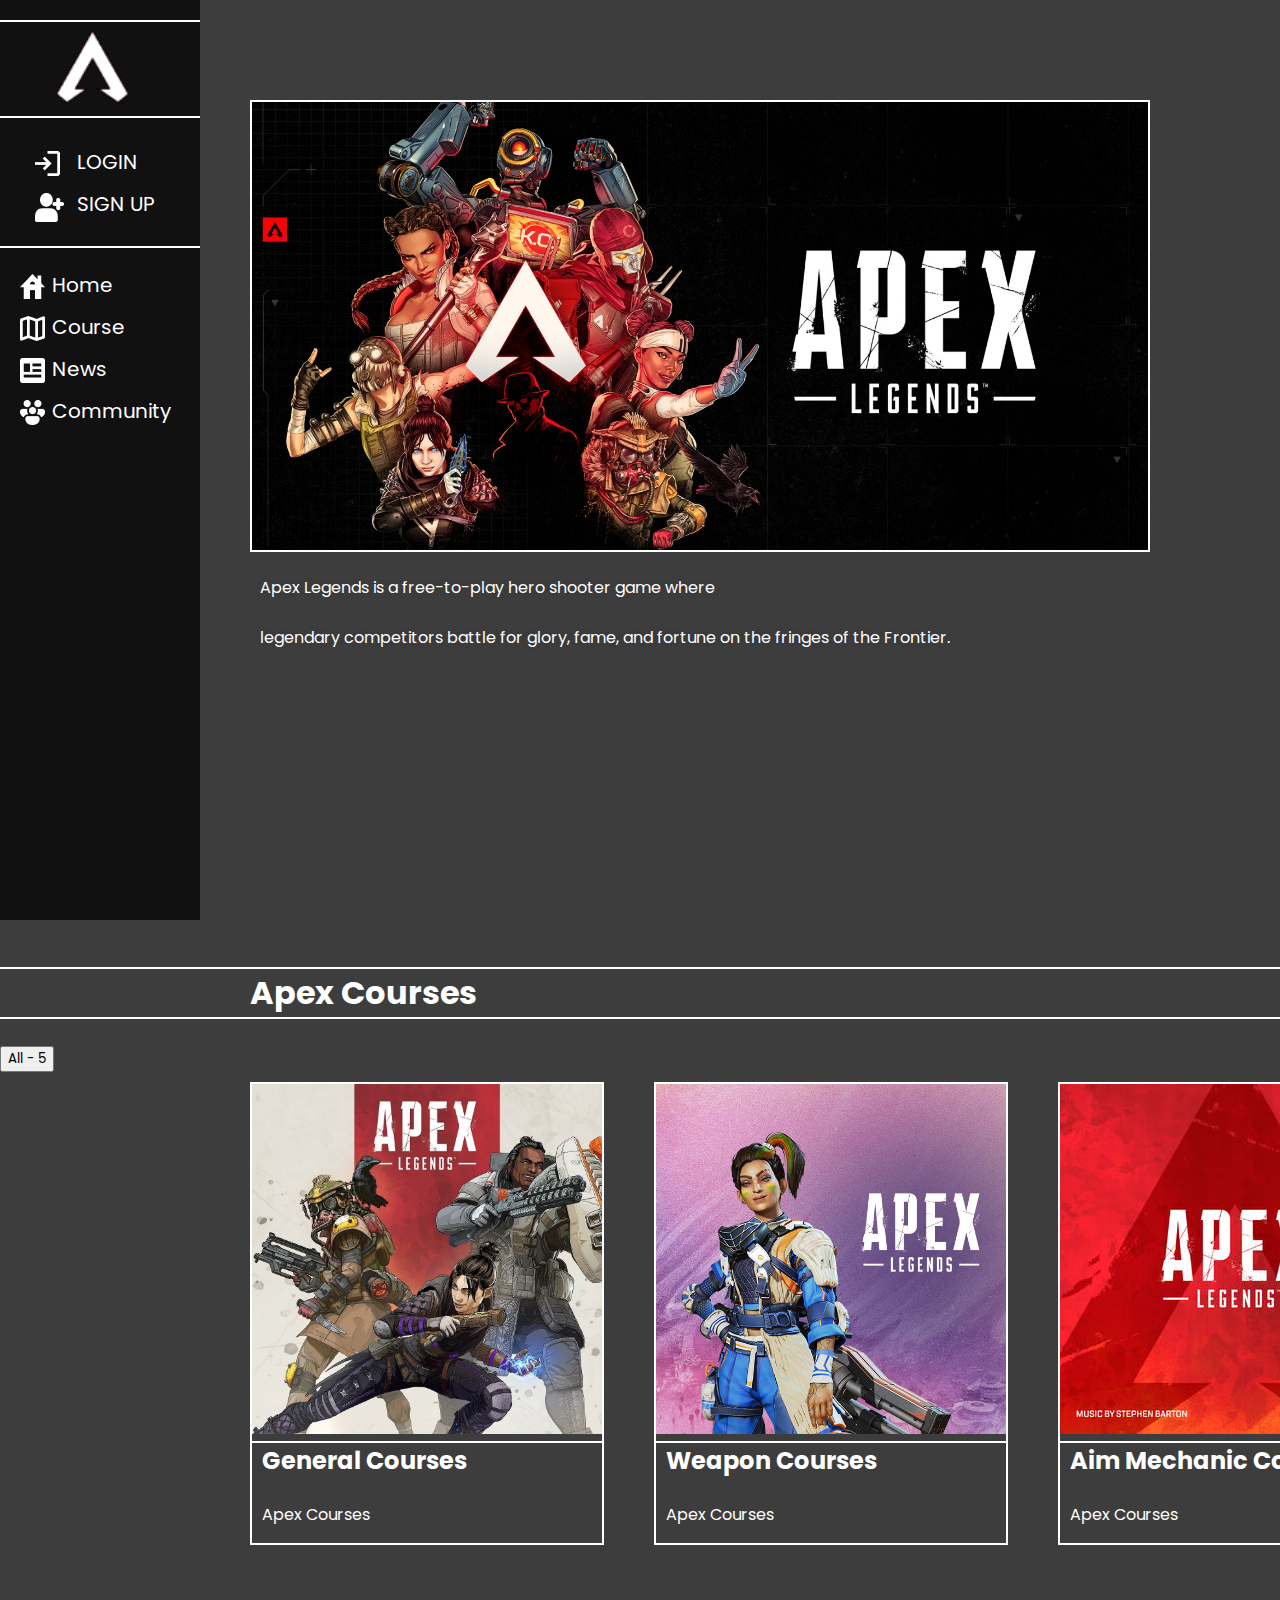
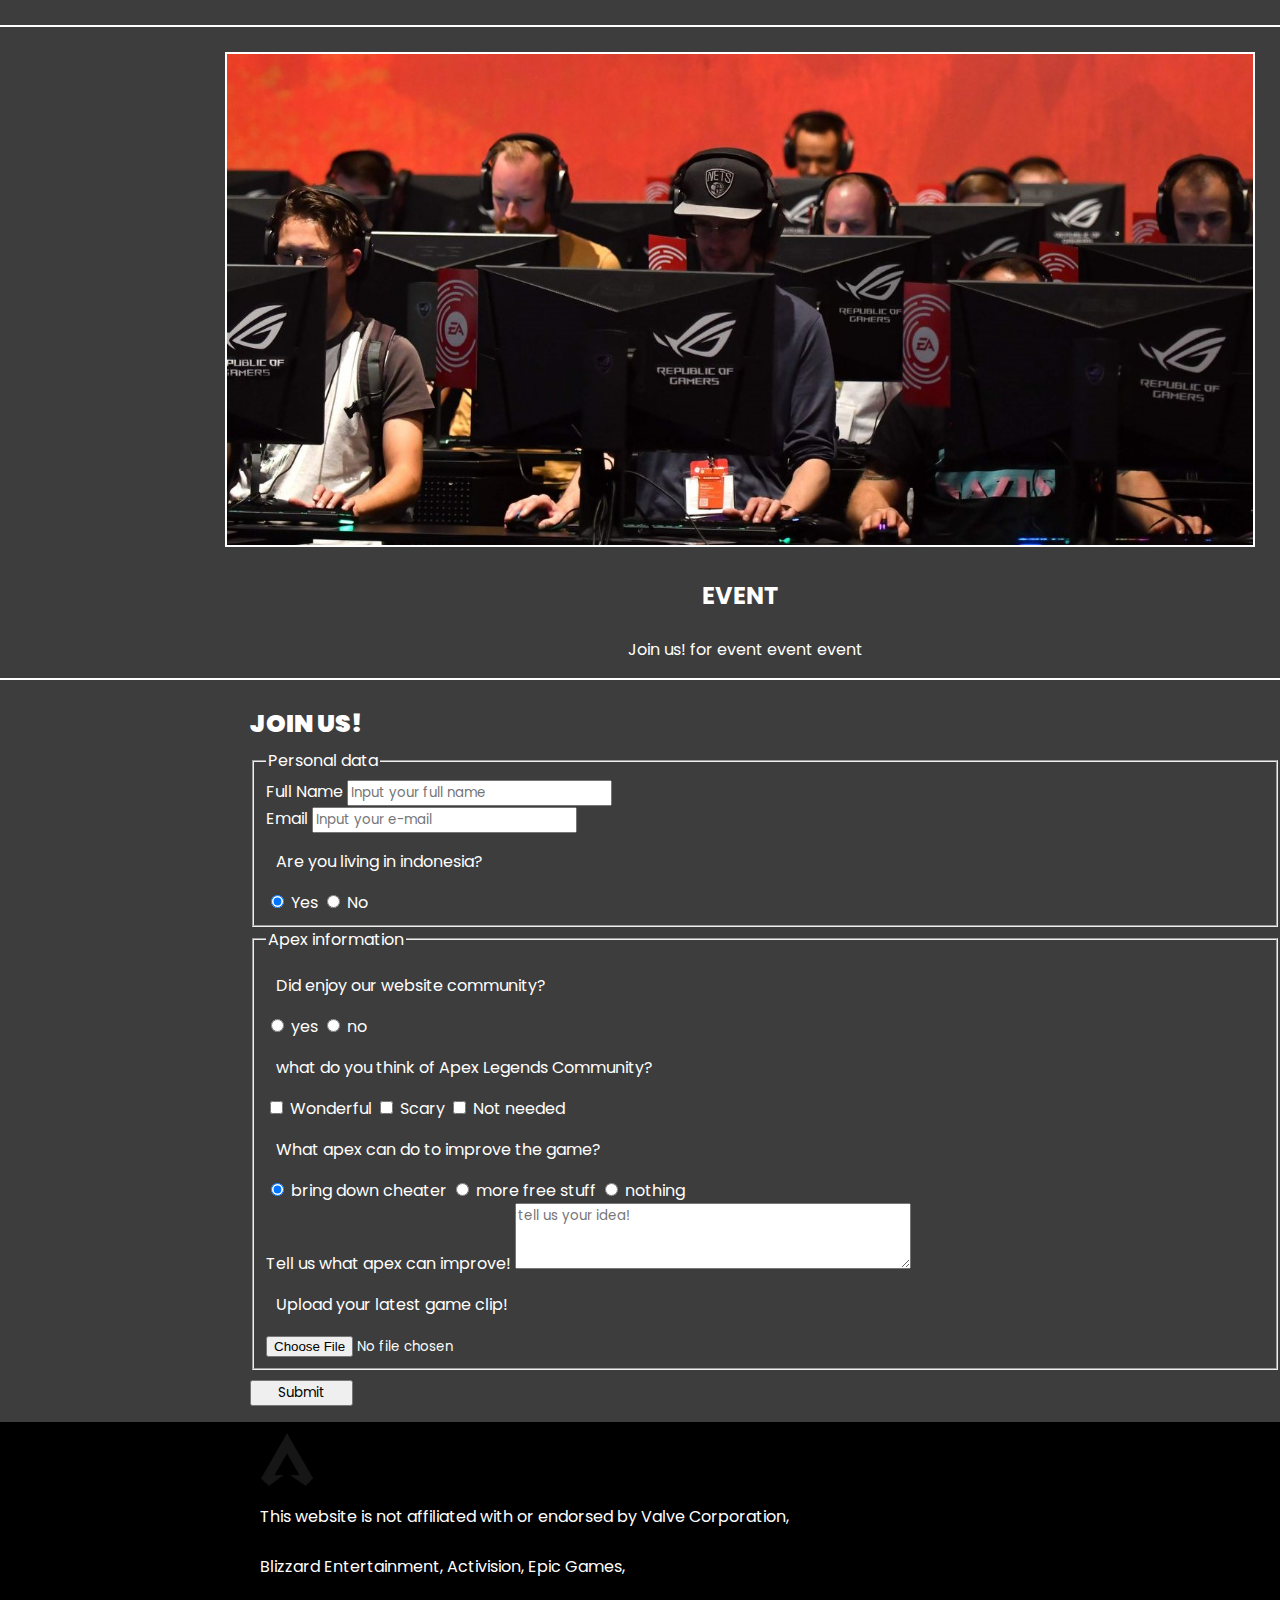
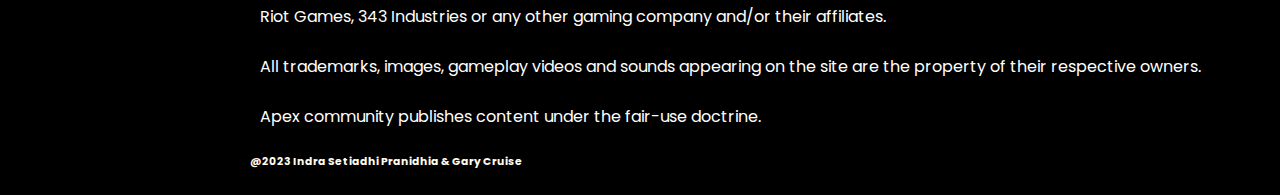
==== index.html @ ec8e8c34 "README.md update" ====
<!DOCTYPE html>
<html lang="en">
  <head>
    <meta charset="UTF-8" />
    <meta http-equiv="X-UA-Compatible" content="IE-edge" />
    <meta name="viewport" content="width=device-width" , initial-scale="1.0" />
    <title>APEX Community Web</title>
    <link rel="stylesheet" href="style.css" />
    <script src="/main.js" defer></script>
    <link rel="icon" href="/assets/apex logo.png" type="image/x-icon" />
  </head>

  <body>
    <header>
      <nav>
        <!-- <div>
          <img src="./assets/hamburger-line.png" alt="hamburger line icon" />
        </div> -->

        <div class="logo-nav">
          <img src="/assets/apex logo main.png" alt="Logo" />
        </div>

        <div class="login">
          <ul>
            <li class="login-icon"><a href="/">LOGIN</a></li>
            <li class="signup-icon"><a href="/">SIGN UP</a></li>
          </ul>
        </div>

        <ul>
          <li class="home-icon"><a href="/">Home</a></li>
          <li class="course-icon"><a href="course">Course</a></li>
          <li class="news-icon"><a href="/news">News</a></li>
          <li class="community-icon"><a href="community">Community</a></li>
        </ul>
      </nav>
    </header>

    <section class="introduction-section">
      <div class="bg">
        <img src="/assets/apex1.jpg" alt="apex background" />
      </div>
      <div class="center">
        <p>
          Apex Legends is a free-to-play hero shooter game where <br /><br />
          legendary competitors battle for glory, fame, and fortune on the
          fringes of the Frontier.
        </p>
      </div>
    </section>

    <div class="courses-header">
      <h2>Apex Courses</h2>
      <button>All - 5</button>
    </div>

    <section class="flex-container">
      <div class="box1">
        <img src="/assets/a1.jpg" alt="a1" />
        <h3>General Courses</h3>
        <p>Apex Courses</p>
      </div>
      <div class="box1">
        <img src="/assets/a2.jpg" alt="a2" />
        <h3>Weapon Courses</h3>
        <p>Apex Courses</p>
      </div>
      <div class="box1">
        <img src="/assets/a5.jpg" alt="a3" />
        <h3>Aim Mechanic Courses</h3>
        <p>Apex Courses</p>
      </div>
    </section>

    <section class="community">
      <div class="community-img"><img src="/assets/apex community.jpg" /></div>
      <h3>EVENT</h3>
      <p>Join us! for event event event</p>
    </section>

    <section class="form-section">
      <h4>Join us!</h4>
      <form>
        <fieldset>
          <legend>Personal data</legend>
          <div>
            <label for="fullname"> Full Name</label>
            <input
              type="text"
              id="fullname"
              name="fullname"
              placeholder="Input your full name"
              required
            />
          </div>

          <div>
            <label for="email">Email</label>
            <input
              type="email"
              id="email"
              name="email"
              placeholder="Input your e-mail"
            />
          </div>

          <div>
            <p>Are you living in indonesia?</p>
            <input
              type="radio"
              id="option-1"
              name="residence"
              value="1"
              checked
            />
            <label for="option-1">Yes</label>
            <input type="radio" id="option-2" name="residence" value="0" />
            <label for="option-2">No</label>
          </div>
        </fieldset>

        <fieldset>
          <legend>Apex information</legend>
          <div>
            <p>Did enjoy our website community?</p>
            <input
              type="radio"
              value="yes"
              name="enjoy-community"
              id="yes-community"
            />
            <label for="yes-dream">yes</label>
            <input
              type="radio"
              value="no"
              name="enjoy-community"
              id="no-community"
            />
            <label for="no-community">no</label>
          </div>

          <div>
            <p>what do you think of Apex Legends Community?</p>
            <input
              type="checkbox"
              value="1"
              name="opinon"
              id="dream-wonderful"
            />
            <label for="dream-wonderful">Wonderful</label>
            <input type="checkbox" value="2" name="opinon" id="dream-scary" />
            <label for="dream-scary">Scary</label>
            <input type="checkbox" value="3" name="opinon" id="dream-not" />
            <label for="dream-not">Not needed</label>
          </div>

          <div>
            <p>What apex can do to improve the game?</p>
            <input
              type="radio"
              id="improve-1"
              name="improve-game"
              value="1"
              checked
            />
            <label for="improve-1">bring down cheater</label>
            <input type="radio" id="improve-2" name="improve-game" value="0" />
            <label for="improve-2">more free stuff</label>
            <input type="radio" id="improve-3" name="improve-game" value="0" />
            <label for="improve-3">nothing</label>
          </div>

          <div>
            <label for="story">Tell us what apex can improve!</label>
            <textarea
              id="story"
              name="story"
              rows="3"
              cols="33"
              placeholder="tell us your idea!"
            ></textarea>
          </div>

          <div>
            <p>Upload your latest game clip!</p>
            <input
              type="file"
              id="avatar"
              name="avatar"
              accept="image/png, image/jpeg"
            />
          </div>
        </fieldset>

        <button type="submit" class="form-submit">Submit</button>
      </form>
    </section>

    <!-- <section class="grid-container">
      <div class="course-container">
        <div class="course-picture">
          <img src="/assets/aa" alt="general courses background image" />
        </div>
        <h3>General Courses</h3>
        <p>Apex Courses</p>
        <div class="star-01">
          <img src="/" alt="star" />
        </div>
      </div>

      <div class="course-container">
        <div class="course-picture">
          <img
            src="/assets/apex-weapon-tier-list.png"
            alt="apex weapon tier list"
          />
        </div>
        <h3>Weapon Courses</h3>
        <p>Apex Courses</p>
        <div class="star-01">
          <img src="/" alt="star" />
        </div>
      </div>

      <div class="course-container">
        <div class="course-picture">
          <img src="/assets/apex-aim.jpg" alt="apex aim" />
        </div>
        <h3>Aim Mechanic Courses</h3>
        <p>Apex Courses</p>
        <div class="star-01">
          <img src="/" alt="star" />
        </div>
      </div>
    </section> -->

    <footer>
      <img src="/assets/apex logo.png" alt="apex logo" />
      <p>
        This website is not affiliated with or endorsed by Valve Corporation,
        <br /><br />
        Blizzard Entertainment, Activision, Epic Games, <br /><br />
        Riot Games, 343 Industries or any other gaming company and/or their
        affiliates. <br /><br />
        All trademarks, images, gameplay videos and sounds appearing on the site
        are the property of their respective owners. <br /><br />
        Apex community publishes content under the fair-use doctrine.
      </p>

      <h6>@2023 Indra Setiadhi Pranidhia & Gary Cruise</h6>
    </footer>
  </body>
</html>
---- style.css ----
@import url("https://fonts.googleapis.com/css2?family=Poppins:wght@200;300;400;500;600;700;800&display=swap");

* {
  font-family: poppins;
}

h1 {
  font-size: 4rem;
}

h2 {
  font-size: 2rem;
}

h3 {
  font-size: 1.5rem;
}

p {
  font-size: 1rem;
}

body {
  margin: 0;
  display: flex;
  flex-direction: column;
  overflow-x: hidden;
  background-color: #3d3d3d;
}

main {
  background-image: url("/assets/background.jpg");
}

nav {
  height: 100%;
  width: 200px;
  position: fixed;
  z-index: 99;
  top: 0;
  left: 0;
  background-color: #111;
  overflow-x: hidden;
  padding-top: 20px;
}

nav ul {
  padding-inline-start: 20px;
}

nav ul li {
  list-style: none;
}

nav a {
  padding: 6px 6px 6px 32px;
  text-decoration: none;
  font-size: 20px;
  color: white;
  display: block;
}

nav a:hover {
  color: #f1f1f1;
}

.content {
  color: #fffbeb;
  margin-left: 200px;
  opacity: 95%;
  padding: 16px;
}

footer {
  bottom: 0;
  background-color: #111;
  color: #818181;
  padding-left: 200px;
  width: 100%;
}

footer p {
  margin: 0;
}

footer img {
  height: 75px;
  width: 75x;
}

/* ----------------- PAGE NEWS -----------------*/

.apex-pro-league {
  /*display: flex;
  flex-direction: column;*/
  margin: 16px 16px 16px 16px;
  padding: 32px 32px 32px 32px;
  background-color: #474e68;
  border-radius: 6px;
}

.apex-pro-league-container {
  display: flex;
  flex-direction: row;
  flex-wrap: wrap;
  width: 100%;
  align-items: center;
  justify-content: space-around;
  gap: 1rem;
  position: relative;
  margin-top: 32px;
}

.apex-pro-league-container .scoreCardContainer {
  background-color: #404258;
  border-radius: 6px;
  padding: 0.3rem 0.3rem 0.5rem 0.5rem;
}

.apex-pro-league-container .scoreCardContainer:hover {
  box-shadow: 2px 2px 12px 2px rgb(0 0 0 / 50%);
  background-color: #6b728e;
  cursor: pointer;
}

.scoreCardContainer .teamContainer {
  display: flex;
  align-items: center;
  justify-content: space-between;
}

.scoreCardContainer .date {
  display: flex;
  flex-direction: row-reverse;
  height: 8px;
}

.scoreCardContainer .statusContainer {
  display: flex;
  flex-direction: row-reverse;
  height: 8px;
  margin-right: 8px;
}

.teamContainer .logo {
  margin-right: 0;
}

.teamContainer .teamName {
  width: 96px;
  max-width: 100%;
  height: auto;
  margin-left: 4px;
}

.teamContainer .score {
  margin-right: 4px;
  margin-left: 4px;
}

.logo img {
  width: 64px;
  max-width: 100%;
  height: auto;
}

.patch-update {
  /*display: flex;
  flex-direction: column;*/
  margin: 16px 16px 16px 16px;
  padding: 32px 32px 32px 32px;
  background-color: #474e68;
  border-radius: 6px;
}

.patch-update-container {
  display: flex;
  background-color: #404258;
  position: relative;
  margin-left: 64px;
  margin-right: 64px;
  margin-top: 16px;
  margin-bottom: 32px;
  border-radius: 6px;
  justify-content: center;
}

.patch-update-container:hover {
  background-color: #6b728e;
  color: #f1f1f1;
  box-shadow: 2px 2px 12px 2px rgb(0 0 0 / 50%);
  cursor: pointer;
}

.patch-update-container h3 {
  margin: 16px;
}

.patch-update-container p {
  margin: 16px;
}

.patch-update-container .section-video {
  margin: 16px;
  display: flex;
  align-items: center;
  justify-content: center;
  max-width: 100%;
  height: auto;
}

footer {
  background-color: black;
  color: #fffbeb;
  padding-left: 250px;
}

/* ----------------- MAIN -----------------*/

header nav .login li {
  padding-left: 25px;
}

header .login-icon::before {
  content: url(/assets/icon-login.png);
  position: absolute;
  transform: translate(-10px, 10px);
}

header .signup-icon::before {
  content: url(/assets/icon-sign.png);
  position: absolute;
  transform: translate(-10px, 10px);
}
header .home-icon::before {
  content: url(/assets/icon-home.png);
  position: absolute;
  transform: translate(0, 10px);
}

header .course-icon::before {
  content: url(/assets/icon-courses.png);
  position: absolute;
  transform: translate(0, 10px);
}

header .news-icon::before {
  content: url(/assets/icon-news.png);
  position: absolute;
  transform: translate(0, 10px);
}

header .community-icon::before {
  content: url(/assets/icon-community.png);
  position: absolute;
  transform: translate(0, 10px);
}

/* hr {
  color: black;
  margin: 3rem auto;
  margin-bottom: 1.7rem;
  width: 87%;
} */

.logo-nav {
  border-top: 2px solid white;
  border-bottom: 2px solid white;
  padding-top: 7px;
  padding-bottom: 5px;
}

.login {
  border-bottom: 2px solid white;
  padding-top: 7px;
  padding-bottom: 5px;
}

.logo-nav > img {
  height: 75px;
  width: 75px;
  padding-left: 55px;
}

.introduction-section {
  background-size: 100%;
  /* background-position: center;
  background-repeat: no-repeat; */
  color: black;
  height: 780px;
  /* display: flex; */
  flex-direction: column;
  justify-content: center;
  align-items: center;
  padding-top: 0px;
  text-shadow: 0px 0px 6px rgb(0 0 0 / 16%);
  padding-left: 250px;
  position: relative;
  margin-bottom: 10em;
}

/* .center {
  position: absolute;
  text-align: center;
  bottom: 100px;
  right: 270px;
  width: 100%;
  color: white;
  background-color: grey;
  display: flex;
  flex-direction: column;
  flex-wrap: wrap;
} */

.center p {
  margin-left: ;
}

.bg {
  opacity: 1;
  background-size: cover;
  background-repeat: no-repeat;
  color: white;
  width: 100%;
  padding-top: 100px;
}

.bg > img {
  width: 87%;
  border: 2px solid white;
}

/* .courses-header {
  margin-top: 0;
  padding-top: 0;
} */

.courses-header > h2 {
  padding-inline-start: 250px;
  display: flex;
  align-items: center;
  justify-content: left;
  border-top: 2px solid white;
  border-bottom: 2px solid white;
  color: white;
}

.flex-container {
  display: flex;
  justify-content: left;
  gap: 50px;
  padding: 10px;
  padding-left: 250px;
  padding-bottom: 5em;
  width: 100%;
  border-bottom: 2px solid white;
}

.box1 {
  border: 2px solid white;
}

.box1 h3 {
  border-top: 2px solid white;
  margin-top: 0;
}

.box1 h3,
p {
  padding-left: 10px;
  padding-top: 5;
  color: white;
}

.box1 img {
  width: 350px;
}

/* .box-box1 {
  max-height: 200px;
  max-width: 200px;
  height: fit-content;
  width: fit-content;
}

.box-box2 {
  max-height: 200px;
  max-width: 200px;
  height: fit-content;
  width: fit-content;
}

.box-box3 {
  max-height: 200px;
  max-width: 200px;
  height: fit-content;
  width: fit-content;
} */

.form-section {
  padding-inline-start: 250px;
  padding-inline-end: auto;
  padding-bottom: 1em;
  color: white;
}

.community {
  padding-inline-start: 200px;
  margin-top: 25px;
  border-bottom: 2px solid white;
  text-align: center;
  color: white;
}

.community-img > img {
  /* background-size: ;
  background-position: center center;
  background-repeat: no-repeat; */
  color: black;
  width: 95%;
  border: 2px solid white;
}

.form-section > h4 {
  text-align: left;
  text-transform: uppercase;
  font-size: 25px;
  font-weight: 1000;
  margin: 0;
  padding-top: 25px;
  padding-bottom: 5px;
}

.form-submit {
  margin-top: 10px;
  width: 10%;
}
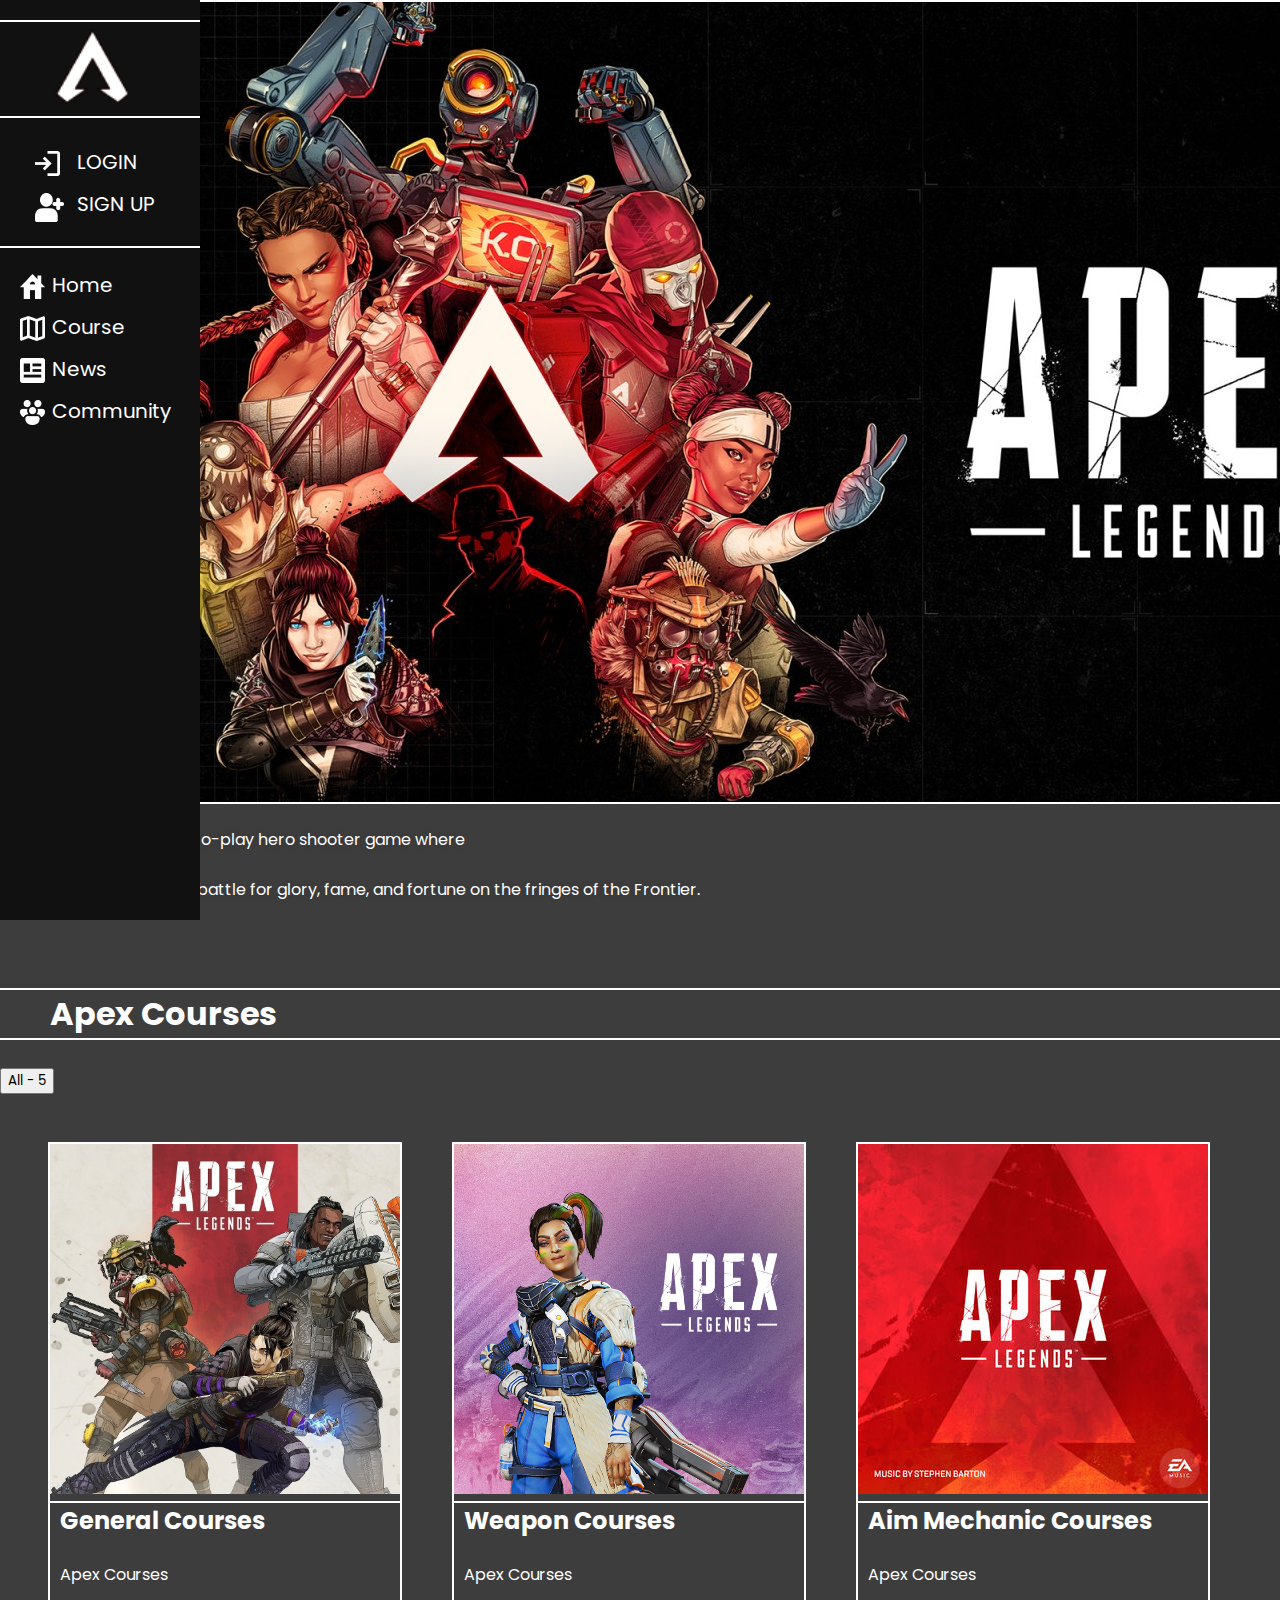
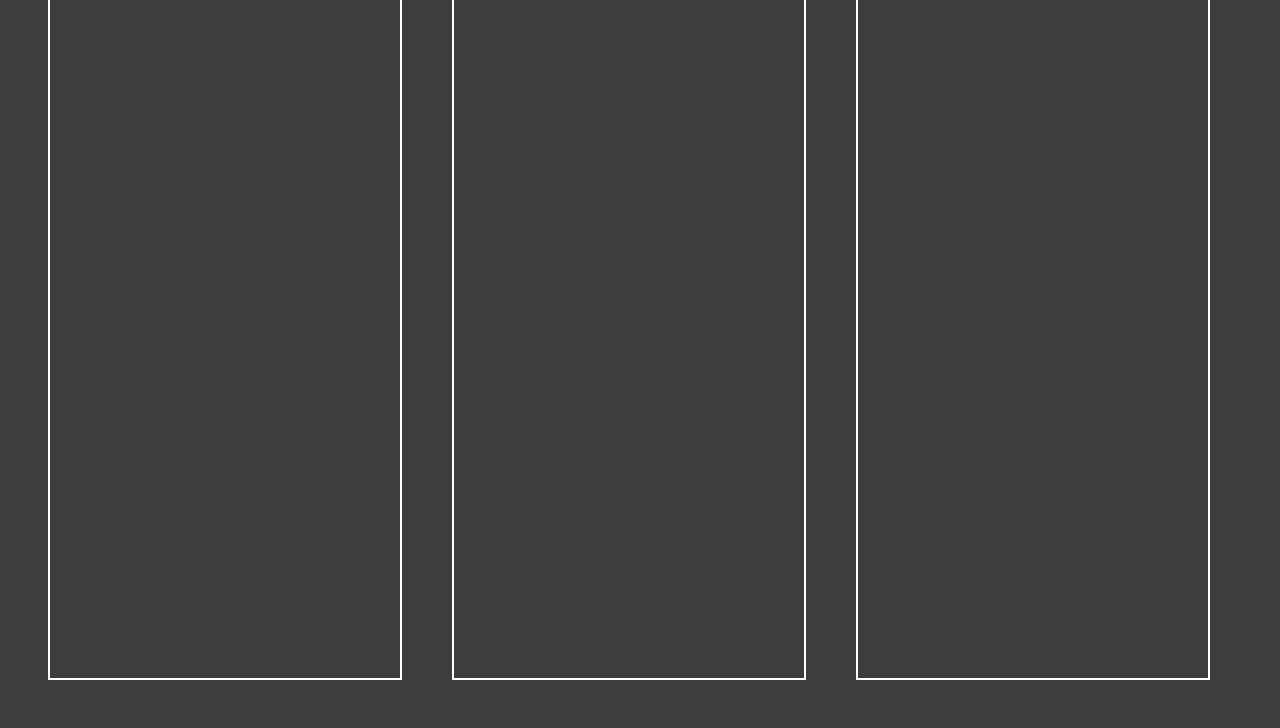
==== commit 9953c60b: "Merge branch 'main' into markdown-write" ====
--- a/index.html
+++ b/index.html
@@ -2,10 +2,13 @@
 <html lang="en">
   <head>
     <meta charset="UTF-8" />
-    <meta http-equiv="X-UA-Compatible" content="IE-edge" />
-    <meta name="viewport" content="width=device-width" , initial-scale="1.0" />
+    <meta http-equiv="X-UA-Compatible" content="IE=edge" />
+    <meta name="description" content="Apex Community Website - Home Page" />
+    <meta name="keywords" content="HTML, CSS, JavaScript" />
+    <meta name="author" content="Indra Setiadhi P. & Gary Cruise" />
+    <meta name="viewport" content="width=device-width, initial-scale=1.0" />
     <title>APEX Community Web</title>
-    <link rel="stylesheet" href="style.css" />
+    <link rel="stylesheet" href="/style.css" />
     <script src="/main.js" defer></script>
     <link rel="icon" href="/assets/apex logo.png" type="image/x-icon" />
   </head>
@@ -36,7 +39,7 @@
         </ul>
       </nav>
     </header>
-
+    
     <section class="introduction-section">
       <div class="bg">
         <img src="/assets/apex1.jpg" alt="apex background" />
@@ -70,170 +73,201 @@
         <img src="/assets/a5.jpg" alt="a3" />
         <h3>Aim Mechanic Courses</h3>
         <p>Apex Courses</p>
-      </div>
-    </section>
-
-    <section class="community">
-      <div class="community-img"><img src="/assets/apex community.jpg" /></div>
-      <h3>EVENT</h3>
-      <p>Join us! for event event event</p>
-    </section>
-
-    <section class="form-section">
-      <h4>Join us!</h4>
-      <form>
-        <fieldset>
-          <legend>Personal data</legend>
-          <div>
-            <label for="fullname"> Full Name</label>
-            <input
-              type="text"
-              id="fullname"
-              name="fullname"
-              placeholder="Input your full name"
-              required
+
+      </div>
+
+      <section class="flex-container">
+        <div class="box1">
+          <img src="/assets/a1.jpg" alt="a1" />
+          <h3>General Courses</h3>
+          <p>Apex Courses</p>
+        </div>
+        <div class="box1">
+          <img src="/assets/a2.jpg" alt="a2" />
+          <h3>Weapon Courses</h3>
+          <p>Apex Courses</p>
+        </div>
+        <div class="box1">
+          <img src="/assets/a5.jpg" alt="a3" />
+          <h3>Aim Mechanic Courses</h3>
+          <p>Apex Courses</p>
+        </div>
+      </section>
+
+      <section class="community">
+        <h2>EVENT</h2>
+        <p>Join us! for event event event</p>
+        <div class="community-img">
+          <img src="/assets/apex community.jpg" />
+        </div>
+      </section>
+
+      <section class="form-section">
+        <h4>Join us!</h4>
+        <form>
+          <fieldset>
+            <legend>Personal data</legend>
+            <div>
+              <label for="fullname"> Full Name</label>
+              <input
+                type="text"
+                id="fullname"
+                name="fullname"
+                placeholder="Input your full name"
+                required
+              />
+            </div>
+
+            <div>
+              <label for="email">Email</label>
+              <input
+                type="email"
+                id="email"
+                name="email"
+                placeholder="Input your e-mail"
+              />
+            </div>
+
+            <div>
+              <p>Are you living in indonesia?</p>
+              <input
+                type="radio"
+                id="option-1"
+                name="residence"
+                value="1"
+                checked
+              />
+              <label for="option-1">Yes</label>
+              <input type="radio" id="option-2" name="residence" value="0" />
+              <label for="option-2">No</label>
+            </div>
+          </fieldset>
+
+          <fieldset>
+            <legend>Apex information</legend>
+            <div>
+              <p>Did enjoy our website community?</p>
+              <input
+                type="radio"
+                value="yes"
+                name="enjoy-community"
+                id="yes-community"
+              />
+              <label for="yes-dream">yes</label>
+              <input
+                type="radio"
+                value="no"
+                name="enjoy-community"
+                id="no-community"
+              />
+              <label for="no-community">no</label>
+            </div>
+
+            <div>
+              <p>what do you think of Apex Legends Community?</p>
+              <input
+                type="checkbox"
+                value="1"
+                name="opinon"
+                id="dream-wonderful"
+              />
+              <label for="dream-wonderful">Wonderful</label>
+              <input type="checkbox" value="2" name="opinon" id="dream-scary" />
+              <label for="dream-scary">Scary</label>
+              <input type="checkbox" value="3" name="opinon" id="dream-not" />
+              <label for="dream-not">Not needed</label>
+            </div>
+
+            <div>
+              <p>What apex can do to improve the game?</p>
+              <input
+                type="radio"
+                id="improve-1"
+                name="improve-game"
+                value="1"
+                checked
+              />
+              <label for="improve-1">bring down cheater</label>
+              <input
+                type="radio"
+                id="improve-2"
+                name="improve-game"
+                value="0"
+              />
+              <label for="improve-2">more free stuff</label>
+              <input
+                type="radio"
+                id="improve-3"
+                name="improve-game"
+                value="0"
+              />
+              <label for="improve-3">nothing</label>
+            </div>
+
+            <div>
+              <label for="story">Tell us what apex can improve!</label>
+              <textarea
+                id="story"
+                name="story"
+                rows="3"
+                cols="33"
+                placeholder="tell us your idea!"
+              ></textarea>
+            </div>
+
+            <div>
+              <p>Upload your latest game clip!</p>
+              <input
+                type="file"
+                id="avatar"
+                name="avatar"
+                accept="image/png, image/jpeg"
+              />
+            </div>
+          </fieldset>
+
+          <button type="submit" class="form-submit">Submit</button>
+        </form>
+      </section>
+
+      <!-- <section class="grid-container">
+        <div class="course-container">
+          <div class="course-picture">
+            <img src="/assets/aa" alt="general courses background image" />
+          </div>
+          <h3>General Courses</h3>
+          <p>Apex Courses</p>
+          <div class="star-01">
+            <img src="/" alt="star" />
+          </div>
+        </div>
+  
+        <div class="course-container">
+          <div class="course-picture">
+            <img
+              src="/assets/apex-weapon-tier-list.png"
+              alt="apex weapon tier list"
             />
           </div>
-
-          <div>
-            <label for="email">Email</label>
-            <input
-              type="email"
-              id="email"
-              name="email"
-              placeholder="Input your e-mail"
-            />
-          </div>
-
-          <div>
-            <p>Are you living in indonesia?</p>
-            <input
-              type="radio"
-              id="option-1"
-              name="residence"
-              value="1"
-              checked
-            />
-            <label for="option-1">Yes</label>
-            <input type="radio" id="option-2" name="residence" value="0" />
-            <label for="option-2">No</label>
-          </div>
-        </fieldset>
-
-        <fieldset>
-          <legend>Apex information</legend>
-          <div>
-            <p>Did enjoy our website community?</p>
-            <input
-              type="radio"
-              value="yes"
-              name="enjoy-community"
-              id="yes-community"
-            />
-            <label for="yes-dream">yes</label>
-            <input
-              type="radio"
-              value="no"
-              name="enjoy-community"
-              id="no-community"
-            />
-            <label for="no-community">no</label>
-          </div>
-
-          <div>
-            <p>what do you think of Apex Legends Community?</p>
-            <input
-              type="checkbox"
-              value="1"
-              name="opinon"
-              id="dream-wonderful"
-            />
-            <label for="dream-wonderful">Wonderful</label>
-            <input type="checkbox" value="2" name="opinon" id="dream-scary" />
-            <label for="dream-scary">Scary</label>
-            <input type="checkbox" value="3" name="opinon" id="dream-not" />
-            <label for="dream-not">Not needed</label>
-          </div>
-
-          <div>
-            <p>What apex can do to improve the game?</p>
-            <input
-              type="radio"
-              id="improve-1"
-              name="improve-game"
-              value="1"
-              checked
-            />
-            <label for="improve-1">bring down cheater</label>
-            <input type="radio" id="improve-2" name="improve-game" value="0" />
-            <label for="improve-2">more free stuff</label>
-            <input type="radio" id="improve-3" name="improve-game" value="0" />
-            <label for="improve-3">nothing</label>
-          </div>
-
-          <div>
-            <label for="story">Tell us what apex can improve!</label>
-            <textarea
-              id="story"
-              name="story"
-              rows="3"
-              cols="33"
-              placeholder="tell us your idea!"
-            ></textarea>
-          </div>
-
-          <div>
-            <p>Upload your latest game clip!</p>
-            <input
-              type="file"
-              id="avatar"
-              name="avatar"
-              accept="image/png, image/jpeg"
-            />
-          </div>
-        </fieldset>
-
-        <button type="submit" class="form-submit">Submit</button>
-      </form>
-    </section>
-
-    <!-- <section class="grid-container">
-      <div class="course-container">
-        <div class="course-picture">
-          <img src="/assets/aa" alt="general courses background image" />
-        </div>
-        <h3>General Courses</h3>
-        <p>Apex Courses</p>
-        <div class="star-01">
-          <img src="/" alt="star" />
-        </div>
-      </div>
-
-      <div class="course-container">
-        <div class="course-picture">
-          <img
-            src="/assets/apex-weapon-tier-list.png"
-            alt="apex weapon tier list"
-          />
-        </div>
-        <h3>Weapon Courses</h3>
-        <p>Apex Courses</p>
-        <div class="star-01">
-          <img src="/" alt="star" />
-        </div>
-      </div>
-
-      <div class="course-container">
-        <div class="course-picture">
-          <img src="/assets/apex-aim.jpg" alt="apex aim" />
-        </div>
-        <h3>Aim Mechanic Courses</h3>
-        <p>Apex Courses</p>
-        <div class="star-01">
-          <img src="/" alt="star" />
-        </div>
-      </div>
-    </section> -->
+          <h3>Weapon Courses</h3>
+          <p>Apex Courses</p>
+          <div class="star-01">
+            <img src="/" alt="star" />
+          </div>
+        </div>
+  
+        <div class="course-container">
+          <div class="course-picture">
+            <img src="/assets/apex-aim.jpg" alt="apex aim" />
+          </div>
+          <h3>Aim Mechanic Courses</h3>
+          <p>Apex Courses</p>
+          <div class="star-01">
+            <img src="/" alt="star" />
+          </div>
+        </div>
+      </section> -->
+    </main>
 
     <footer>
       <img src="/assets/apex logo.png" alt="apex logo" />
@@ -248,7 +282,7 @@
         Apex community publishes content under the fair-use doctrine.
       </p>
 
-      <h6>@2023 Indra Setiadhi Pranidhia & Gary Cruise</h6>
+      <h6>@2023 Indra Setiadhi P. & Gary Cruise</h6>
     </footer>
   </body>
 </html>
--- a/style.css
+++ b/style.css
@@ -27,11 +27,11 @@
   overflow-x: hidden;
   background-color: #3d3d3d;
 }
-
+/*
 main {
   background-image: url("/assets/background.jpg");
 }
-
+*/
 nav {
   height: 100%;
   width: 200px;
@@ -55,7 +55,7 @@
 nav a {
   padding: 6px 6px 6px 32px;
   text-decoration: none;
-  font-size: 20px;
+  font-size: 1.25rem;
   color: white;
   display: block;
 }
@@ -64,11 +64,10 @@
   color: #f1f1f1;
 }
 
-.content {
+main {
   color: #fffbeb;
   margin-left: 200px;
   opacity: 95%;
-  padding: 16px;
 }
 
 footer {
@@ -93,10 +92,18 @@
 .apex-pro-league {
   /*display: flex;
   flex-direction: column;*/
-  margin: 16px 16px 16px 16px;
-  padding: 32px 32px 32px 32px;
-  background-color: #474e68;
-  border-radius: 6px;
+
+  /*border-radius: 6px;*/
+}
+
+.apex-pro-league > h2 {
+  align-items: center;
+  justify-content: left;
+  border-top: 2px solid white;
+  border-bottom: 2px solid white;
+  color: white;
+  padding-left: 50px;
+  margin-top: 40px;
 }
 
 .apex-pro-league-container {
@@ -167,10 +174,18 @@
 .patch-update {
   /*display: flex;
   flex-direction: column;*/
-  margin: 16px 16px 16px 16px;
-  padding: 32px 32px 32px 32px;
-  background-color: #474e68;
-  border-radius: 6px;
+  margin: 16px 0 16px 0;
+  padding: 32px 0 32px 0;
+}
+
+.patch-update > h2 {
+  align-items: center;
+  justify-content: left;
+  border-top: 2px solid white;
+  border-bottom: 2px solid white;
+  color: white;
+  padding-left: 50px;
+  margin-top: 48px;
 }
 
 .patch-update-container {
@@ -294,7 +309,6 @@
   align-items: center;
   padding-top: 0px;
   text-shadow: 0px 0px 6px rgb(0 0 0 / 16%);
-  padding-left: 250px;
   position: relative;
   margin-bottom: 10em;
 }
@@ -322,11 +336,10 @@
   background-repeat: no-repeat;
   color: white;
   width: 100%;
-  padding-top: 100px;
 }
 
 .bg > img {
-  width: 87%;
+  /*width: 87%;*/
   border: 2px solid white;
 }
 
@@ -336,24 +349,23 @@
 } */
 
 .courses-header > h2 {
-  padding-inline-start: 250px;
   display: flex;
   align-items: center;
   justify-content: left;
   border-top: 2px solid white;
   border-bottom: 2px solid white;
   color: white;
+  padding-left: 50px;
+  margin-top: 48px;
 }
 
 .flex-container {
   display: flex;
   justify-content: left;
   gap: 50px;
-  padding: 10px;
-  padding-left: 250px;
-  padding-bottom: 5em;
+  margin: 16px;
+  padding: 32px;
   width: 100%;
-  border-bottom: 2px solid white;
 }
 
 .box1 {
@@ -396,20 +408,26 @@
   height: fit-content;
   width: fit-content;
 } */
-
-.form-section {
-  padding-inline-start: 250px;
-  padding-inline-end: auto;
-  padding-bottom: 1em;
-  color: white;
-}
-
+/*
 .community {
-  padding-inline-start: 200px;
-  margin-top: 25px;
-  border-bottom: 2px solid white;
+  margin: 25x 16px 16px 0;
+  padding: 0 32px 32px 0;
+  color: white;
+}*/
+
+.community > h2 {
+  display: flex;
+  align-items: center;
+  justify-content: left;
+  border-top: 2px solid white;
+  border-bottom: 2px solid white;
+  color: white;
+  padding-left: 50px;
+  margin-top: 48px;
+}
+
+.community > p {
   text-align: center;
-  color: white;
 }
 
 .community-img > img {
@@ -419,10 +437,20 @@
   color: black;
   width: 95%;
   border: 2px solid white;
+  margin-left: 48px;
+  margin-right: 48px;
+}
+
+.form-section {
+  /*padding-inline-end: auto;
+  padding-bottom: 1em;*/
+  color: white;
+  padding-bottom: 32px;
+  margin-bottom: 16px;
 }
 
 .form-section > h4 {
-  text-align: left;
+  text-align: center;
   text-transform: uppercase;
   font-size: 25px;
   font-weight: 1000;
@@ -432,6 +460,11 @@
 }
 
 .form-submit {
-  margin-top: 10px;
-  width: 10%;
-}
+  margin: 16px 32px 32px 0;
+}
+
+.form-section form {
+  max-width: 480px;
+  margin-left: auto;
+  margin-right: auto;
+}
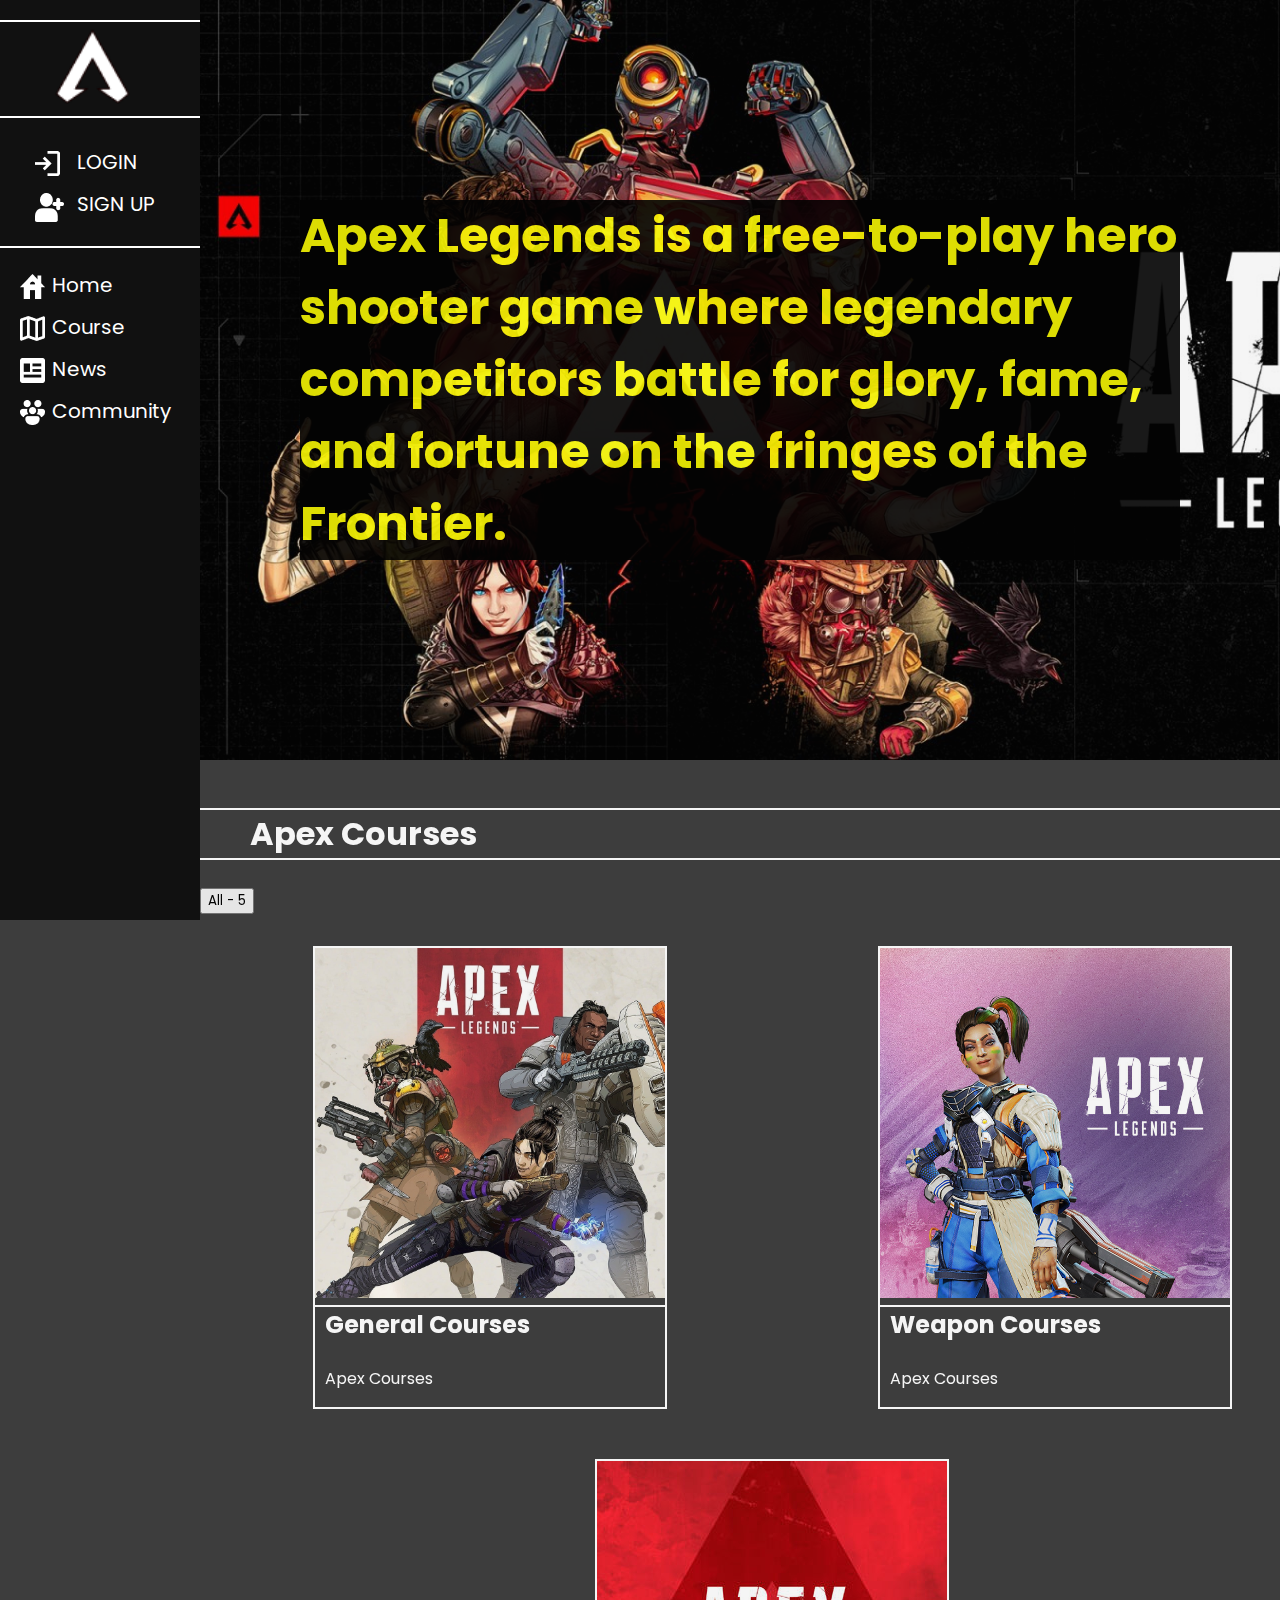
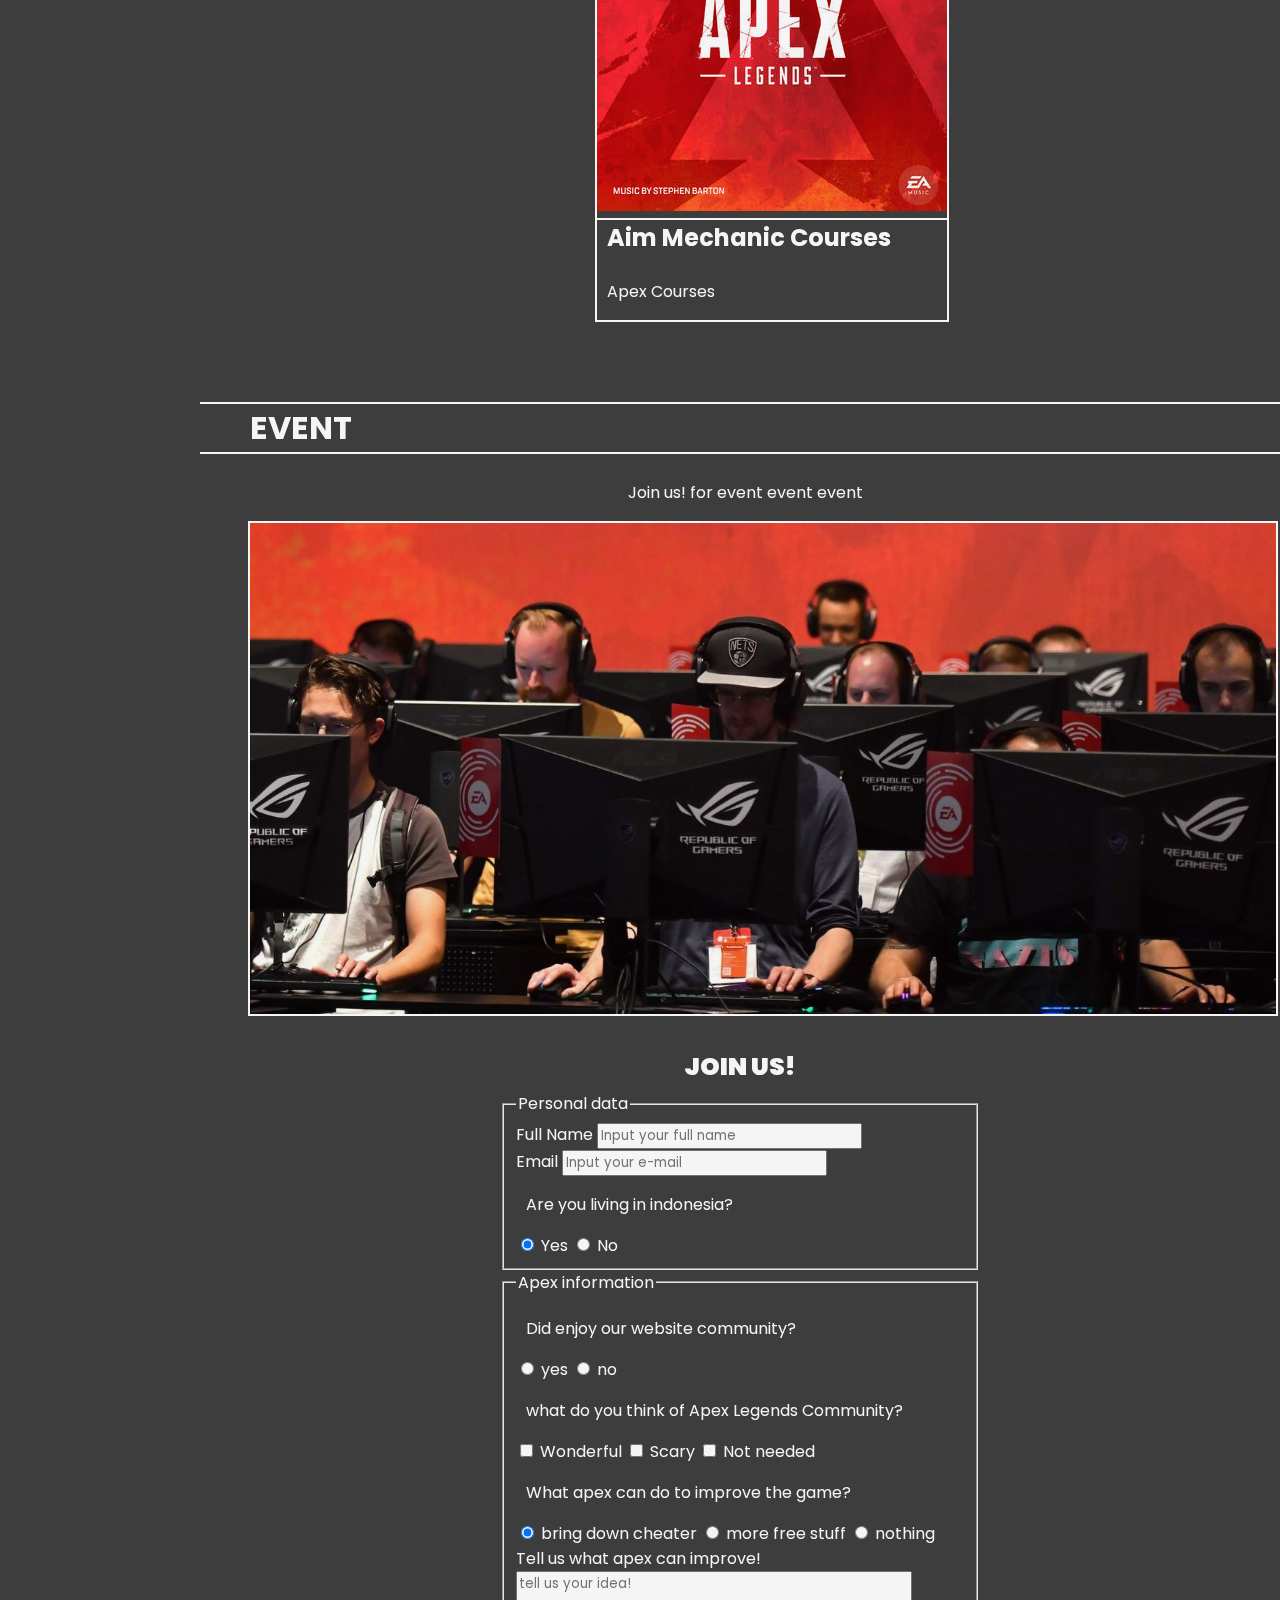
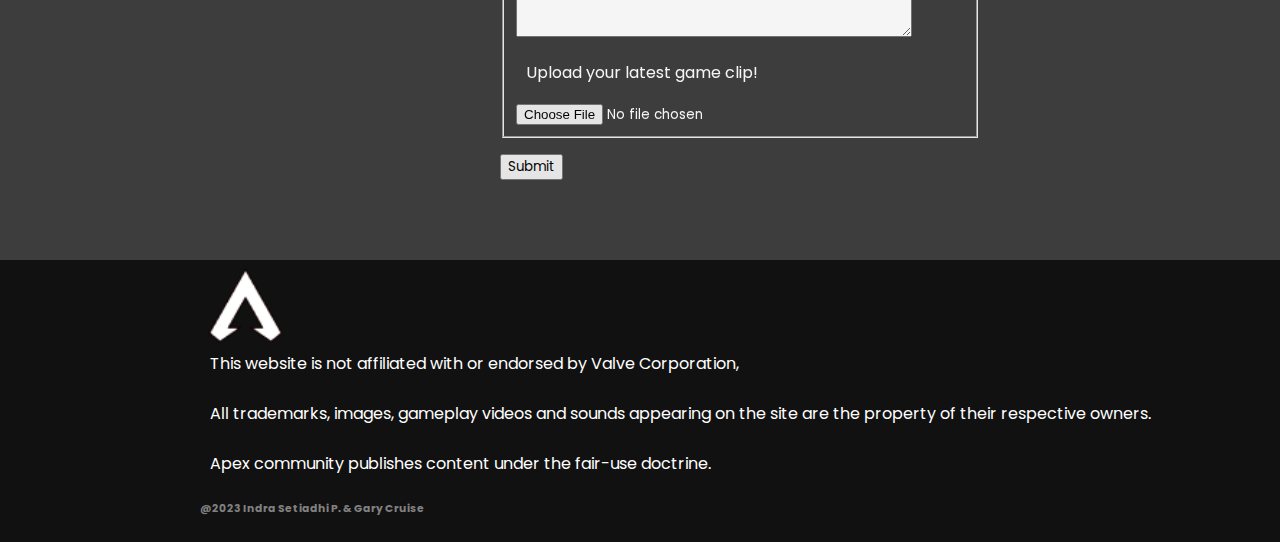
==== commit 5246a346: "add responsive" ====
--- a/index.html
+++ b/index.html
@@ -9,6 +9,7 @@
     <meta name="viewport" content="width=device-width, initial-scale=1.0" />
     <title>APEX Community Web</title>
     <link rel="stylesheet" href="/style.css" />
+    <link rel="stylesheet" href="/responsive.css" />
     <script src="/main.js" defer></script>
     <link rel="icon" href="/assets/apex logo.png" type="image/x-icon" />
   </head>
@@ -17,63 +18,57 @@
     <header>
       <nav>
         <!-- <div>
-          <img src="./assets/hamburger-line.png" alt="hamburger line icon" />
-        </div> -->
-
-        <div class="logo-nav">
-          <img src="/assets/apex logo main.png" alt="Logo" />
-        </div>
-
-        <div class="login">
+                <img src="./assets/hamburger-line.png" alt="hamburger line icon" />
+              </div> -->
+        <div class="desktop">
+          <div class="logo-nav">
+            <img src="/assets/apex logo main.png" alt="Logo" />
+          </div>
+
+          <div class="login">
+            <ul>
+              <li class="login-icon"><a href="/">LOGIN</a></li>
+              <li class="signup-icon"><a href="/">SIGN UP</a></li>
+            </ul>
+          </div>
+
           <ul>
-            <li class="login-icon"><a href="/">LOGIN</a></li>
-            <li class="signup-icon"><a href="/">SIGN UP</a></li>
+            <li class="home-icon"><a href="/">Home</a></li>
+            <li class="course-icon"><a href="course">Course</a></li>
+            <li class="news-icon"><a href="/news">News</a></li>
+            <li class="community-icon"><a href="community">Community</a></li>
           </ul>
         </div>
-
-        <ul>
-          <li class="home-icon"><a href="/">Home</a></li>
-          <li class="course-icon"><a href="course">Course</a></li>
-          <li class="news-icon"><a href="/news">News</a></li>
-          <li class="community-icon"><a href="community">Community</a></li>
-        </ul>
+        <div class="mobile">
+          <ul>
+            <li><a href="/">Home</a></li>
+            <li><a href="course">Course</a></li>
+            <li><a href="/news">News</a></li>
+            <li><a href="community">Community</a></li>
+          </ul>
+        </div>
       </nav>
     </header>
-    
-    <section class="introduction-section">
-      <div class="bg">
-        <img src="/assets/apex1.jpg" alt="apex background" />
-      </div>
-      <div class="center">
-        <p>
-          Apex Legends is a free-to-play hero shooter game where <br /><br />
-          legendary competitors battle for glory, fame, and fortune on the
-          fringes of the Frontier.
-        </p>
-      </div>
-    </section>
-
-    <div class="courses-header">
-      <h2>Apex Courses</h2>
-      <button>All - 5</button>
-    </div>
-
-    <section class="flex-container">
-      <div class="box1">
-        <img src="/assets/a1.jpg" alt="a1" />
-        <h3>General Courses</h3>
-        <p>Apex Courses</p>
-      </div>
-      <div class="box1">
-        <img src="/assets/a2.jpg" alt="a2" />
-        <h3>Weapon Courses</h3>
-        <p>Apex Courses</p>
-      </div>
-      <div class="box1">
-        <img src="/assets/a5.jpg" alt="a3" />
-        <h3>Aim Mechanic Courses</h3>
-        <p>Apex Courses</p>
-
+
+    <main>
+      <section class="introduction-section">
+        <div class="bg">
+          <h1>
+            Apex Legends is a free-to-play hero shooter game where legendary
+            competitors battle for glory, fame, and fortune on the fringes of
+            the Frontier.
+          </h1>
+        </div>
+        <!-- <div class="center">
+            <img src="/assets/apex1.jpg" alt="apex background" />
+          <button class="course-button">Courses info</button>
+          <button class="contact-button">Contact us</button>
+        </div> -->
+      </section>
+
+      <div class="courses-header">
+        <h2>Apex Courses</h2>
+        <button>All - 5</button>
       </div>
 
       <section class="flex-container">
@@ -270,13 +265,10 @@
     </main>
 
     <footer>
-      <img src="/assets/apex logo.png" alt="apex logo" />
+      <img src="/assets/apex logo main.png" alt="apex logo" />
       <p>
         This website is not affiliated with or endorsed by Valve Corporation,
         <br /><br />
-        Blizzard Entertainment, Activision, Epic Games, <br /><br />
-        Riot Games, 343 Industries or any other gaming company and/or their
-        affiliates. <br /><br />
         All trademarks, images, gameplay videos and sounds appearing on the site
         are the property of their respective owners. <br /><br />
         Apex community publishes content under the fair-use doctrine.
--- a/style.css
+++ b/style.css
@@ -71,11 +71,12 @@
 }
 
 footer {
+  display: flex;
+  flex-direction: column;
   bottom: 0;
   background-color: #111;
   color: #818181;
   padding-left: 200px;
-  width: 100%;
 }
 
 footer p {
@@ -84,7 +85,8 @@
 
 footer img {
   height: 75px;
-  width: 75x;
+  width: 75px;
+  padding: 8px;
 }
 
 /* ----------------- PAGE NEWS -----------------*/
@@ -190,6 +192,8 @@
 
 .patch-update-container {
   display: flex;
+  flex-direction: row;
+  flex-wrap: nowrap;
   background-color: #404258;
   position: relative;
   margin-left: 64px;
@@ -224,12 +228,6 @@
   height: auto;
 }
 
-footer {
-  background-color: black;
-  color: #fffbeb;
-  padding-left: 250px;
-}
-
 /* ----------------- MAIN -----------------*/
 
 header nav .login li {
@@ -302,33 +300,32 @@
   /* background-position: center;
   background-repeat: no-repeat; */
   color: black;
-  height: 780px;
-  /* display: flex; */
+  width: 100%;
+  display: flex;
   flex-direction: column;
   justify-content: center;
   align-items: center;
   padding-top: 0px;
   text-shadow: 0px 0px 6px rgb(0 0 0 / 16%);
   position: relative;
-  margin-bottom: 10em;
+  /*margin: 16px 16px 16px 16px;
+  padding: 32px 32px 32px 32px;*/
 }
 
 /* .center {
-  position: absolute;
-  text-align: center;
+  display: inline-block;
+  position: relative;
   bottom: 100px;
   right: 270px;
   width: 100%;
-  color: white;
-  background-color: grey;
-  display: flex;
-  flex-direction: column;
-  flex-wrap: wrap;
+  text-align: center;
+  font-size: 80px;
+  color: black;
+  text-transform: uppercase;
+  text-align: center;
+  font-weight: 300;
+  max-width: fit-content;
 } */
-
-.center p {
-  margin-left: ;
-}
 
 .bg {
   opacity: 1;
@@ -336,11 +333,20 @@
   background-repeat: no-repeat;
   color: white;
   width: 100%;
+  background-image: url("/assets/apex1.jpg");
 }
 
 .bg > img {
   /*width: 87%;*/
   border: 2px solid white;
+}
+
+.bg > h1 {
+  margin: 200px 100px 200px 100px;
+  background-color: black;
+  color: yellow;
+  opacity: 90%;
+  font-size: 3rem;
 }
 
 /* .courses-header {
@@ -361,9 +367,11 @@
 
 .flex-container {
   display: flex;
-  justify-content: left;
+  flex-direction: row;
+  flex-wrap: wrap;
+  justify-content: space-around;
   gap: 50px;
-  margin: 16px;
+  /*margin: 16px;*/
   padding: 32px;
   width: 100%;
 }
--- a/responsive.css
+++ b/responsive.css
@@ -0,0 +1,100 @@
+.mobile {
+  display: none;
+}
+
+.desktop {
+  display: block;
+}
+
+@media only screen and (max-width: 1140px) {
+  .patch-update-container {
+    flex-wrap: wrap;
+  }
+}
+
+@media only screen and (max-width: 700px) {
+  .mobile {
+    display: block;
+  }
+
+  .desktop {
+    display: none;
+  }
+
+  .home-icon {
+    padding: 16px;
+  }
+
+  .course-icon {
+    padding: 16px;
+  }
+
+  .news-icon {
+    padding: 16px;
+  }
+
+  .community-icon {
+    padding: 16px;
+  }
+
+  nav {
+    width: 100%;
+    height: auto;
+    position: relative;
+    padding-top: 0;
+  }
+
+  nav ul {
+    display: flex;
+    flex-direction: row;
+    flex-wrap: wrap;
+    padding-inline-start: 0;
+    justify-content: space-around;
+  }
+
+  nav ul li {
+    list-style: none;
+  }
+
+  nav a {
+    padding: 0;
+    text-decoration: none;
+    color: white;
+    display: block;
+    font-size: 1rem;
+  }
+
+  body {
+    max-width: 480px;
+    margin: auto;
+  }
+
+  .content {
+    margin: 0;
+  }
+
+  main {
+    margin-left: 0;
+  }
+
+  footer {
+    padding-left: 0;
+  }
+
+  .apex-pro-league > h2 {
+    padding-left: 16px;
+  }
+
+  .patch-update-container {
+    margin-left: 8px;
+    margin-right: 8px;
+  }
+
+  .patch-update > h2 {
+    padding-left: 16px;
+  }
+
+  .patch-update-container .section-video {
+    max-width: 90%;
+  }
+}
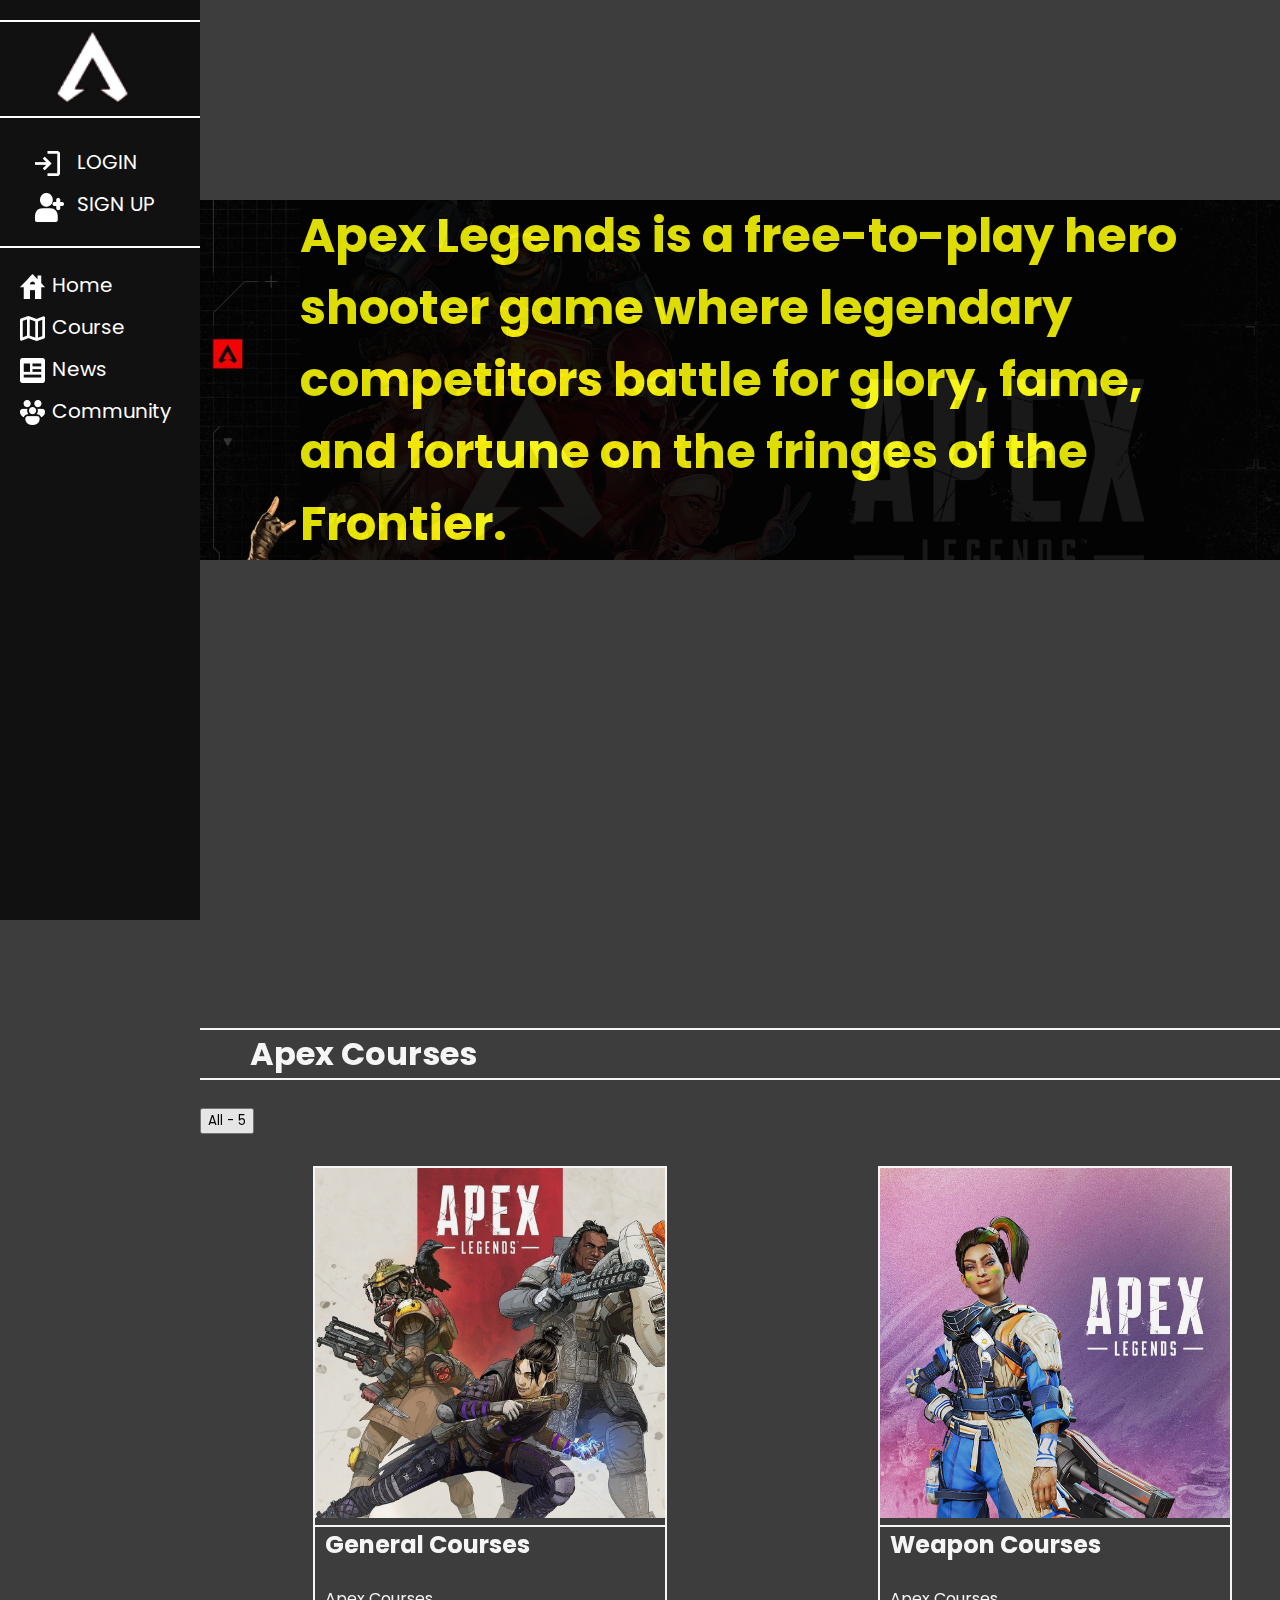
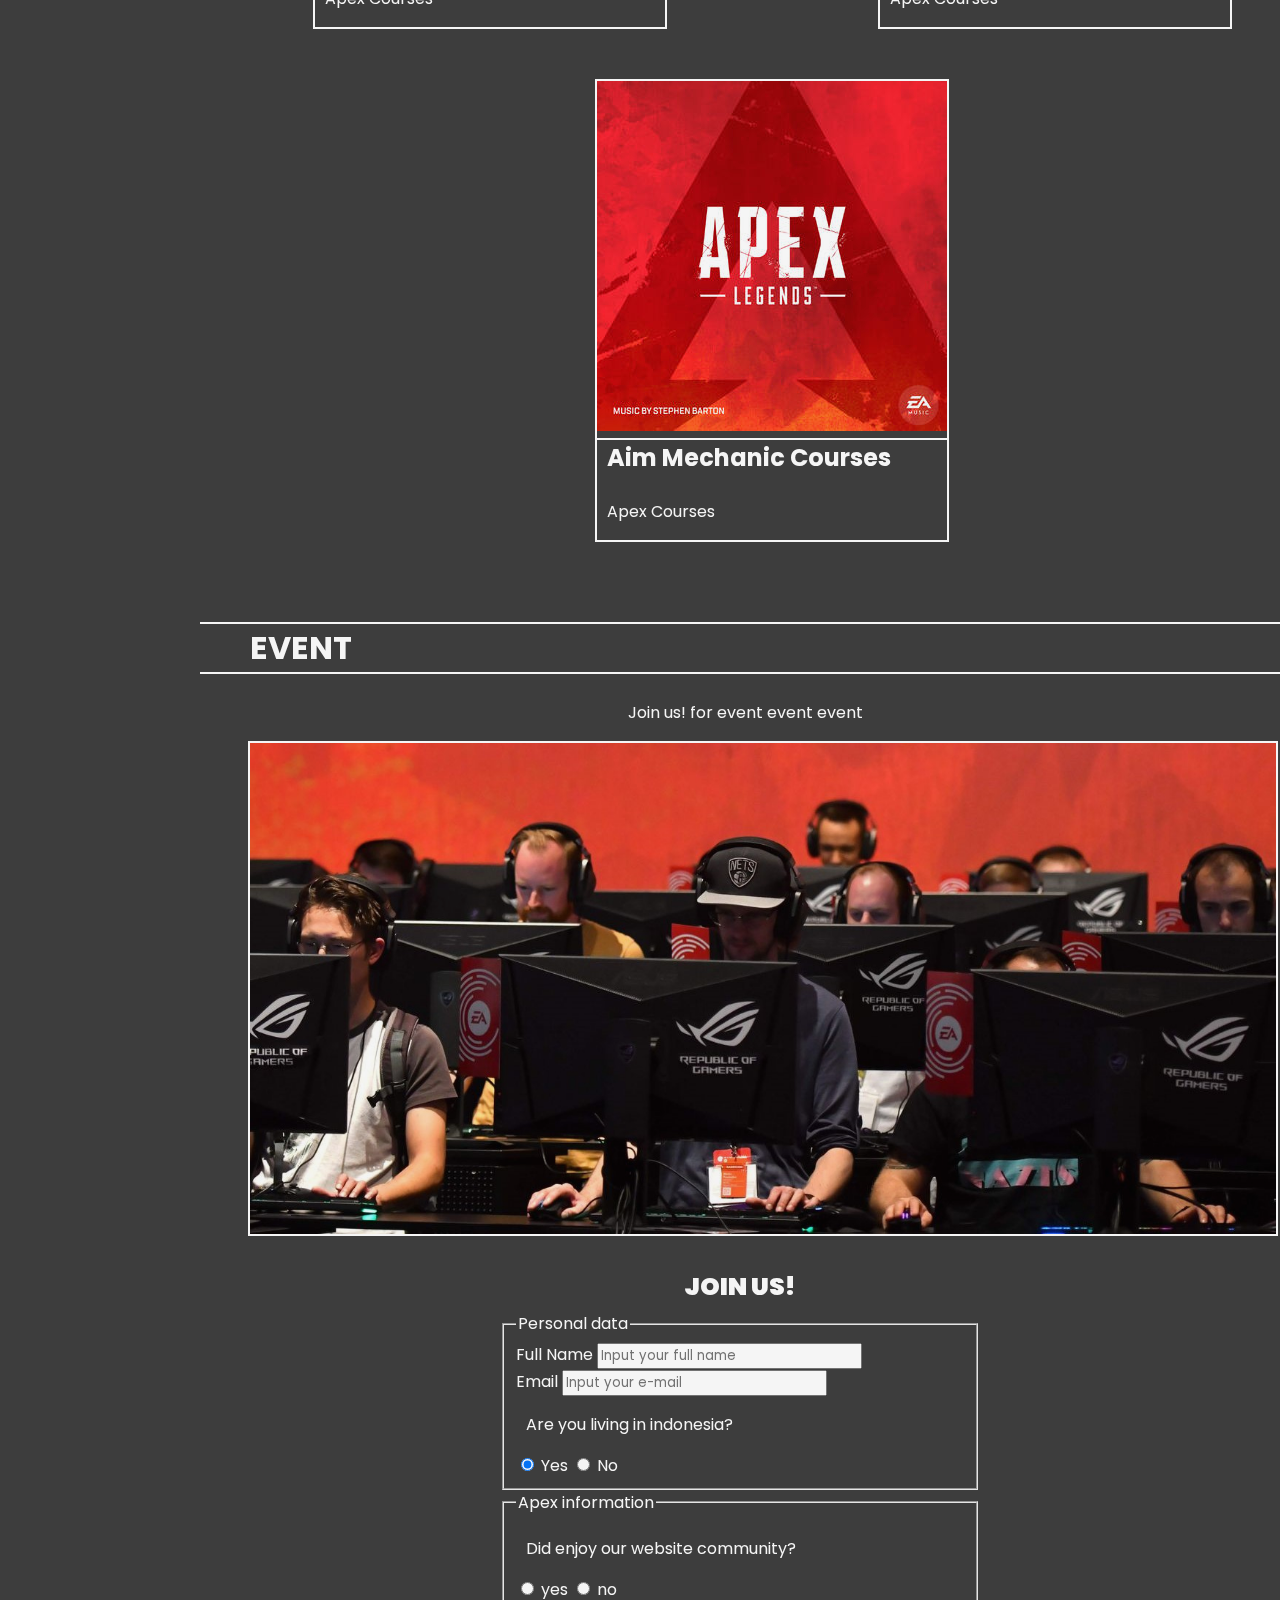
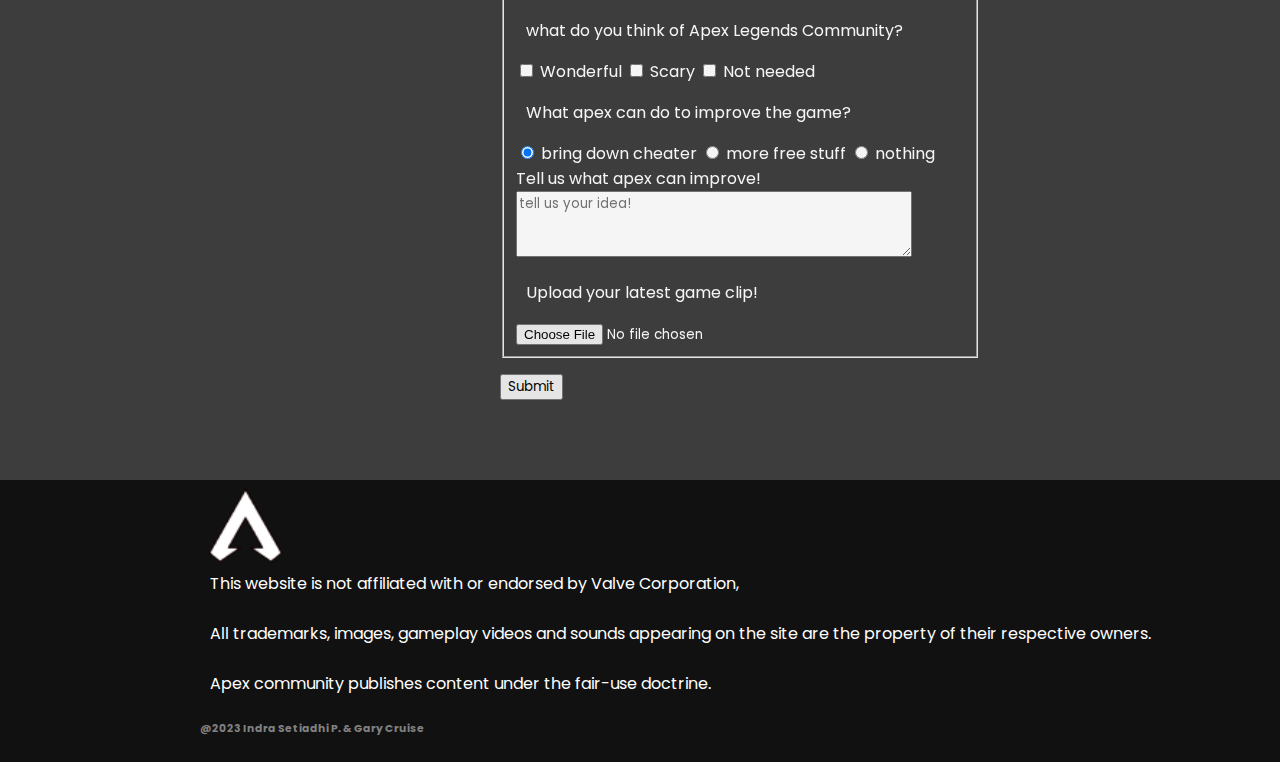
==== commit 03cfd9e7: "Merge branch 'main' into responsive" ====
--- a/index.html
+++ b/index.html
@@ -66,10 +66,10 @@
         </div> -->
       </section>
 
-      <div class="courses-header">
-        <h2>Apex Courses</h2>
-        <button>All - 5</button>
-      </div>
+    <div class="courses-header">
+      <h2>Apex Courses</h2>
+      <button>All - 5</button>
+    </div>
 
       <section class="flex-container">
         <div class="box1">
--- a/style.css
+++ b/style.css
@@ -300,8 +300,8 @@
   /* background-position: center;
   background-repeat: no-repeat; */
   color: black;
-  width: 100%;
-  display: flex;
+  height: 780px;
+  /* display: flex; */
   flex-direction: column;
   justify-content: center;
   align-items: center;
@@ -310,22 +310,25 @@
   position: relative;
   /*margin: 16px 16px 16px 16px;
   padding: 32px 32px 32px 32px;*/
+
 }
 
 /* .center {
-  display: inline-block;
-  position: relative;
+  position: absolute;
+  text-align: center;
   bottom: 100px;
   right: 270px;
   width: 100%;
-  text-align: center;
-  font-size: 80px;
-  color: black;
-  text-transform: uppercase;
-  text-align: center;
-  font-weight: 300;
-  max-width: fit-content;
+  color: white;
+  background-color: grey;
+  display: flex;
+  flex-direction: column;
+  flex-wrap: wrap;
 } */
+
+.center p {
+  margin-left: ;
+}
 
 .bg {
   opacity: 1;
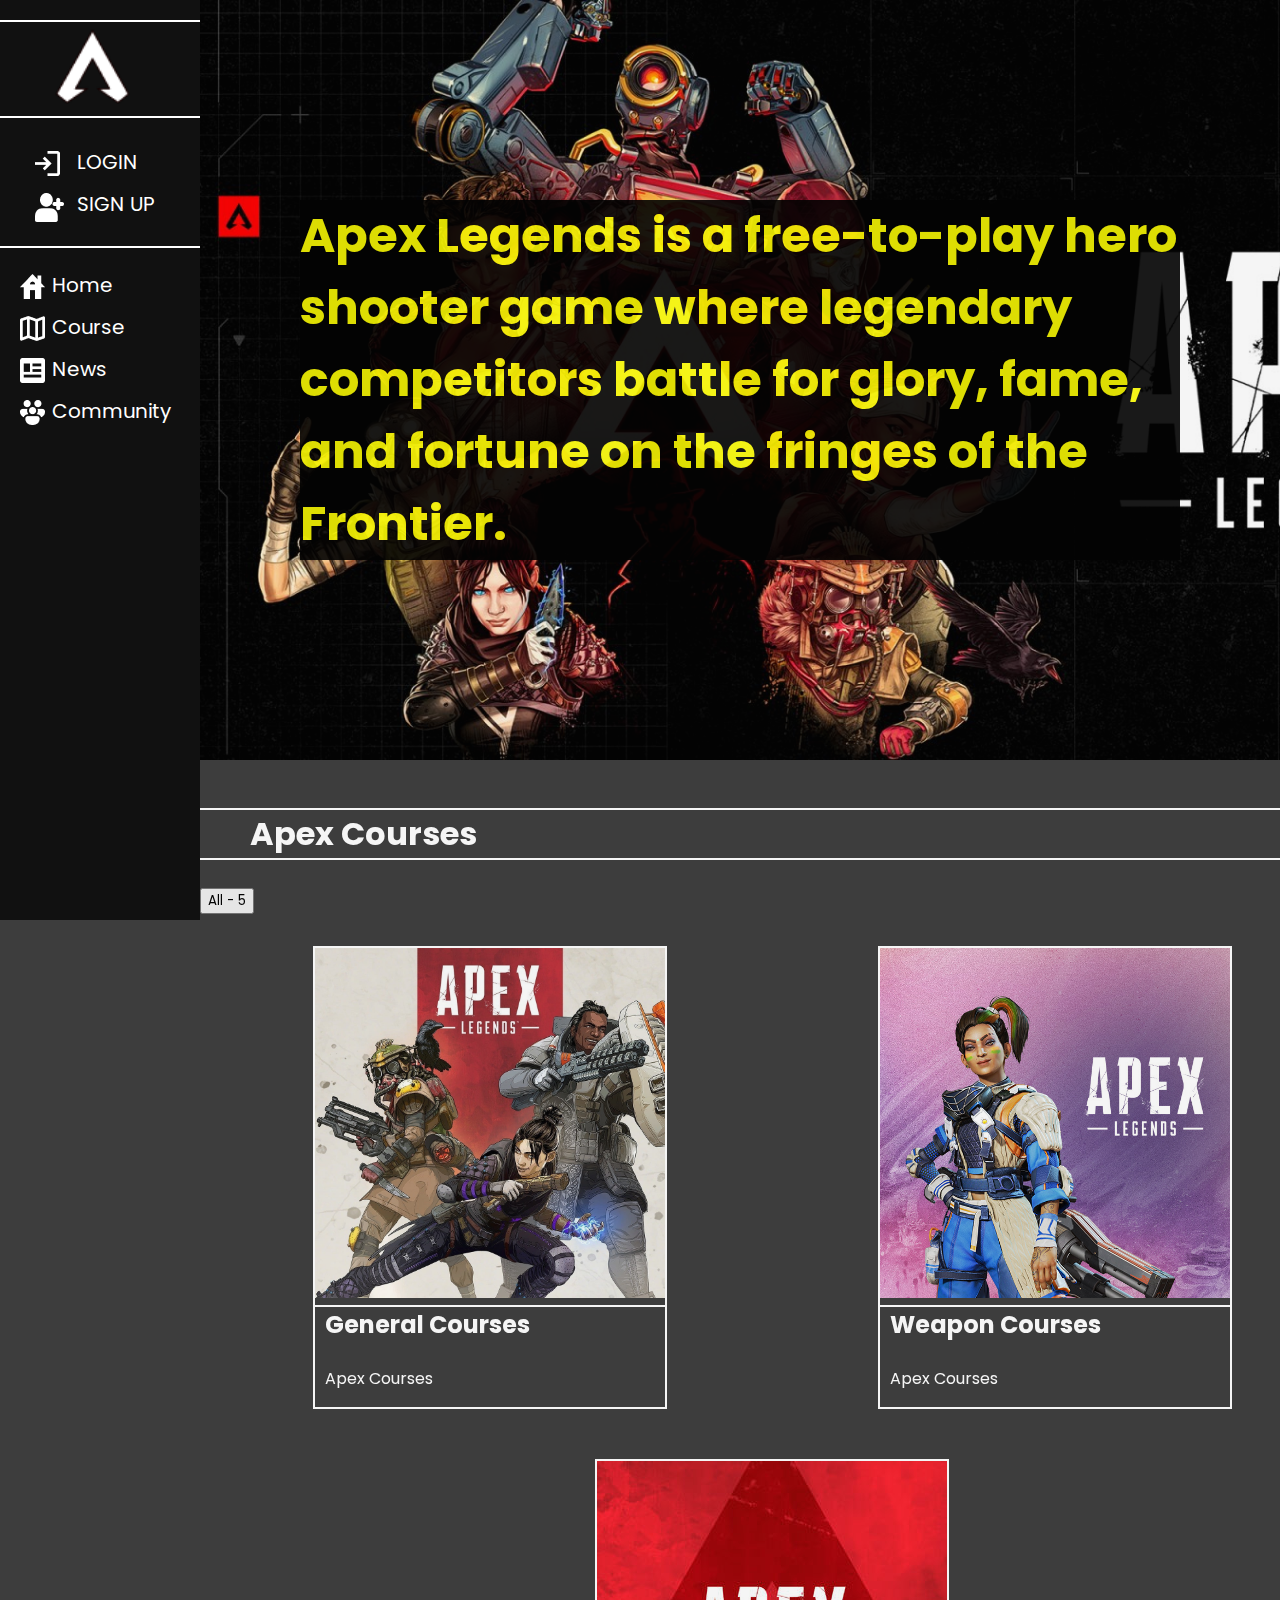
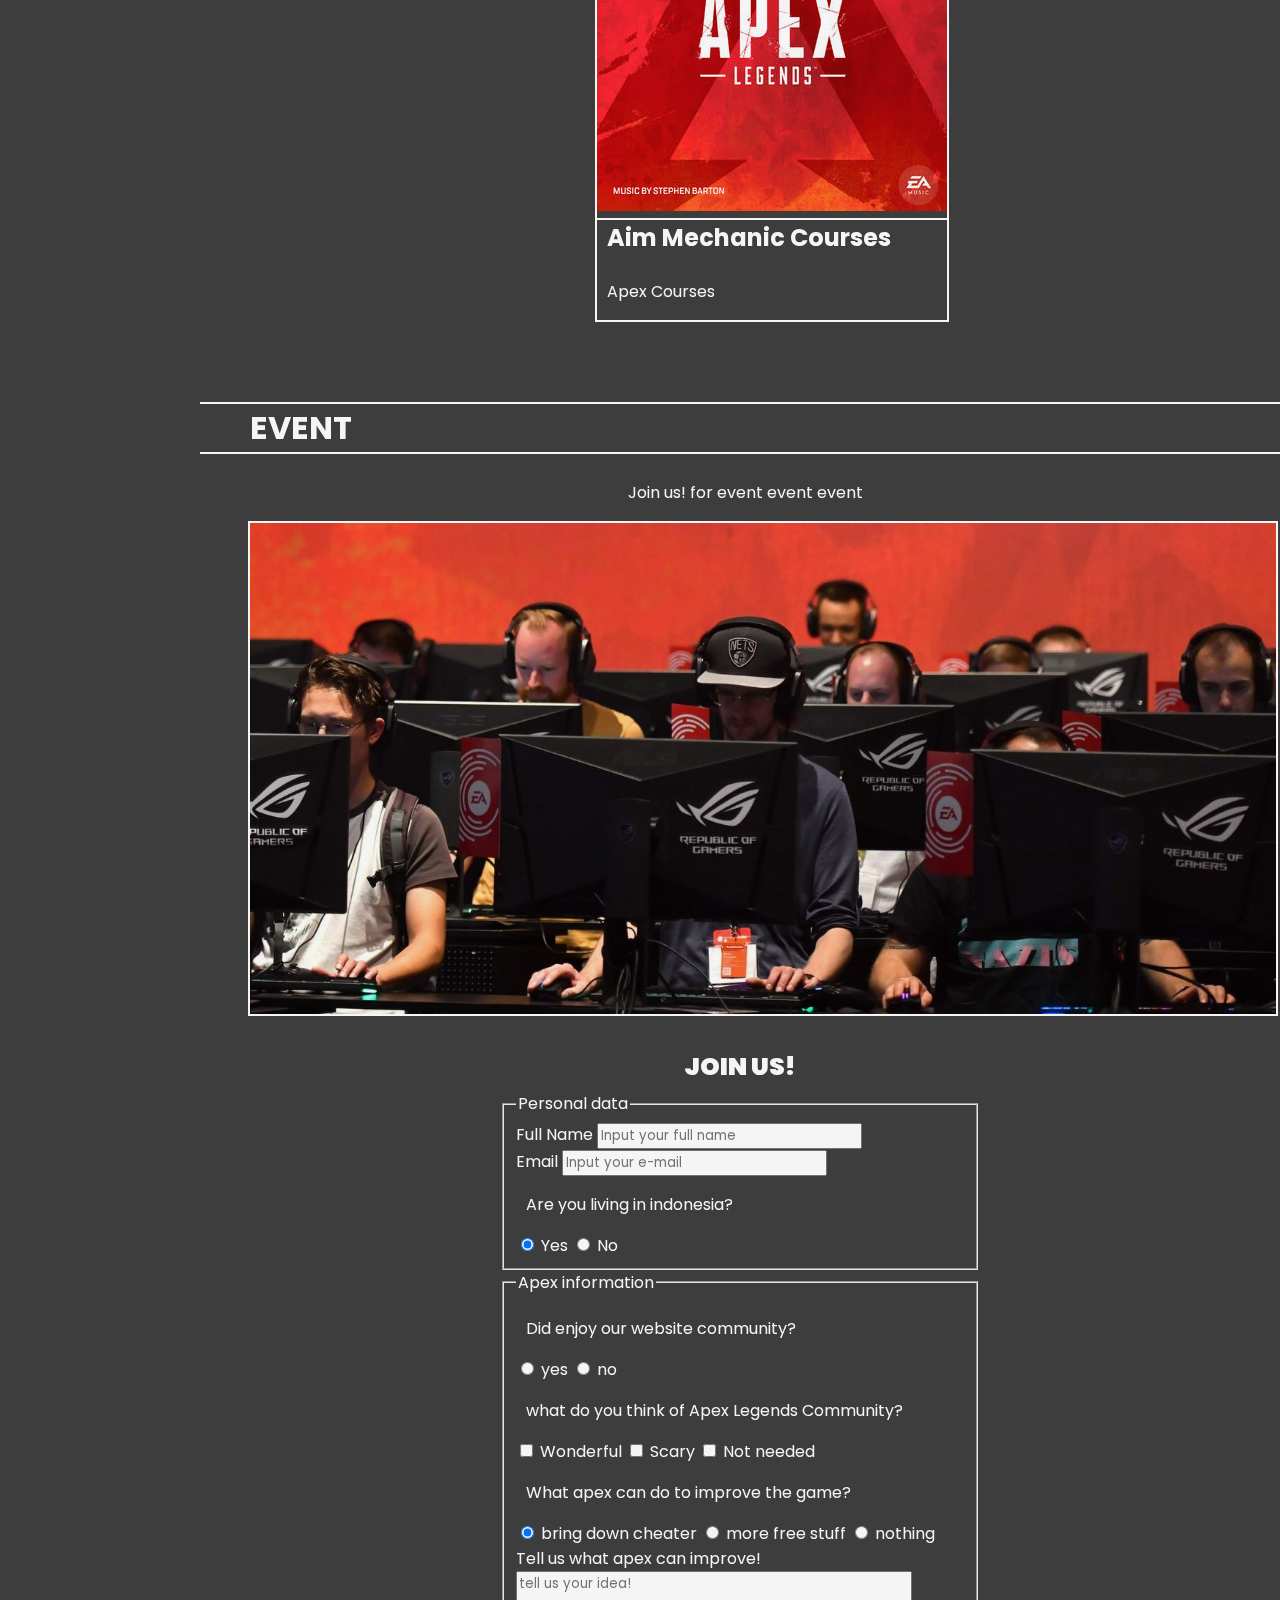
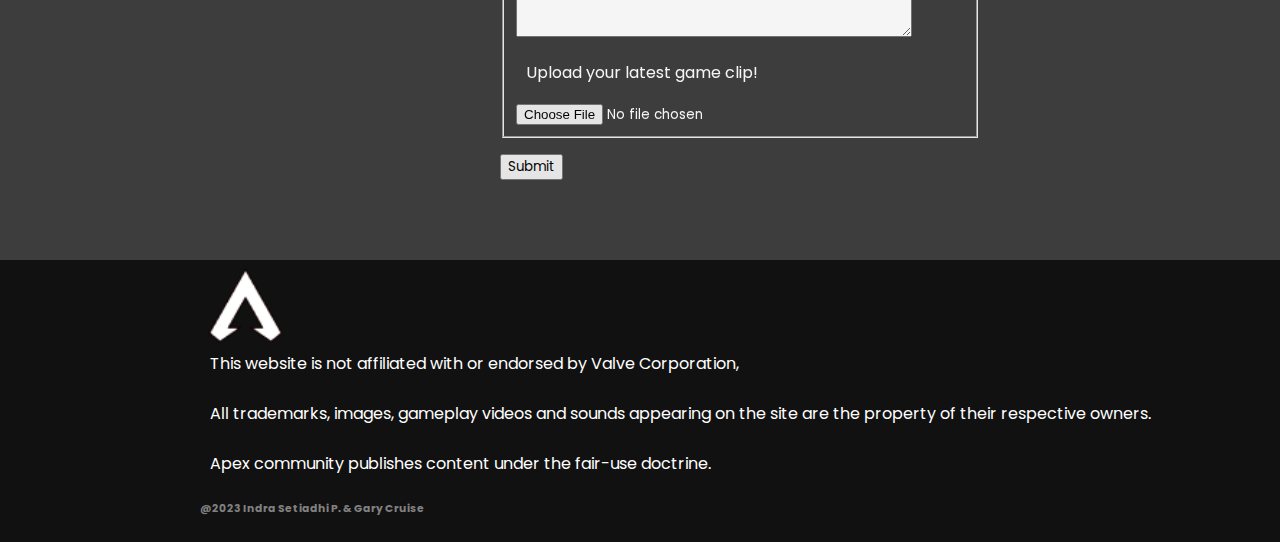
==== commit f0ddbb70: "solve conflict" ====
--- a/index.html
+++ b/index.html
@@ -66,10 +66,10 @@
         </div> -->
       </section>
 
-    <div class="courses-header">
-      <h2>Apex Courses</h2>
-      <button>All - 5</button>
-    </div>
+      <div class="courses-header">
+        <h2>Apex Courses</h2>
+        <button>All - 5</button>
+      </div>
 
       <section class="flex-container">
         <div class="box1">
--- a/style.css
+++ b/style.css
@@ -300,8 +300,8 @@
   /* background-position: center;
   background-repeat: no-repeat; */
   color: black;
-  height: 780px;
-  /* display: flex; */
+  width: 100%;
+  display: flex;
   flex-direction: column;
   justify-content: center;
   align-items: center;
@@ -310,25 +310,22 @@
   position: relative;
   /*margin: 16px 16px 16px 16px;
   padding: 32px 32px 32px 32px;*/
-
 }
 
 /* .center {
-  position: absolute;
-  text-align: center;
+  display: inline-block;
+  position: relative;
   bottom: 100px;
   right: 270px;
   width: 100%;
-  color: white;
-  background-color: grey;
-  display: flex;
-  flex-direction: column;
-  flex-wrap: wrap;
+  text-align: center;
+  font-size: 80px;
+  color: black;
+  text-transform: uppercase;
+  text-align: center;
+  font-weight: 300;
+  max-width: fit-content;
 } */
-
-.center p {
-  margin-left: ;
-}
 
 .bg {
   opacity: 1;
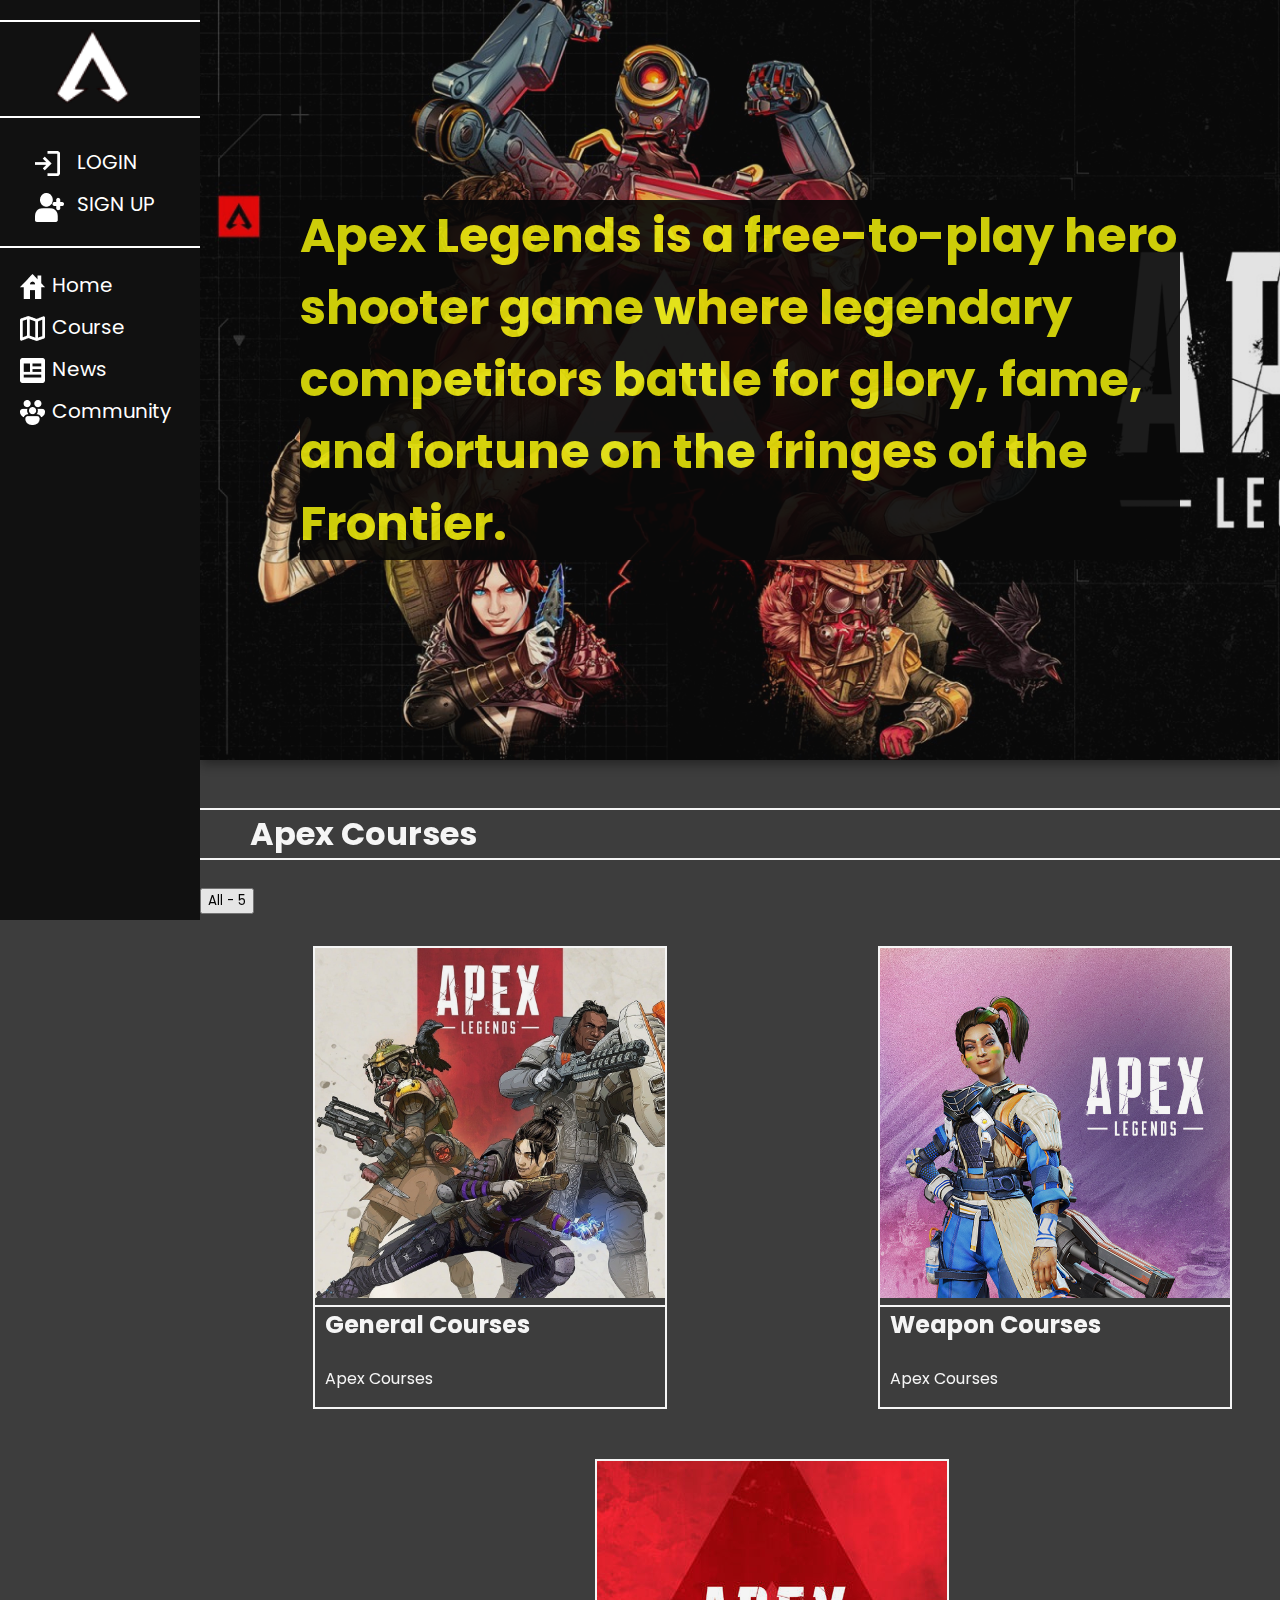
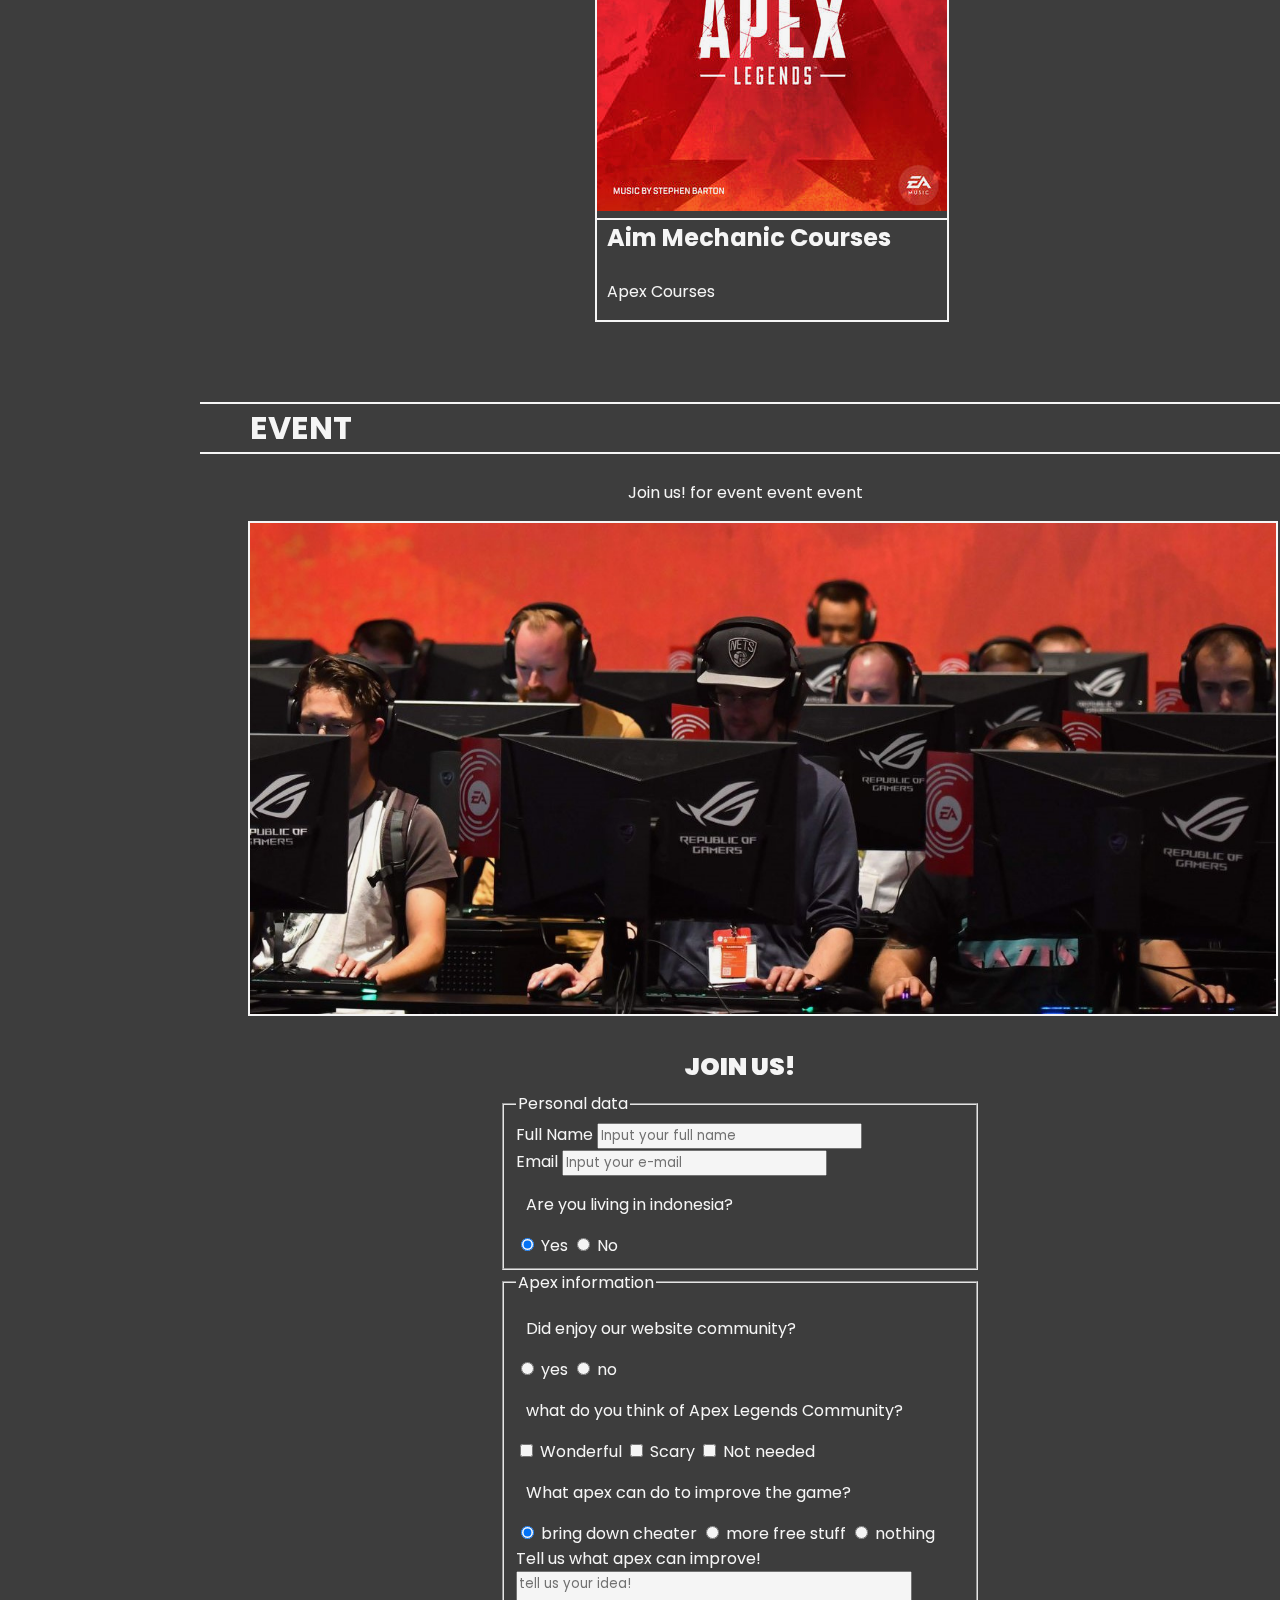
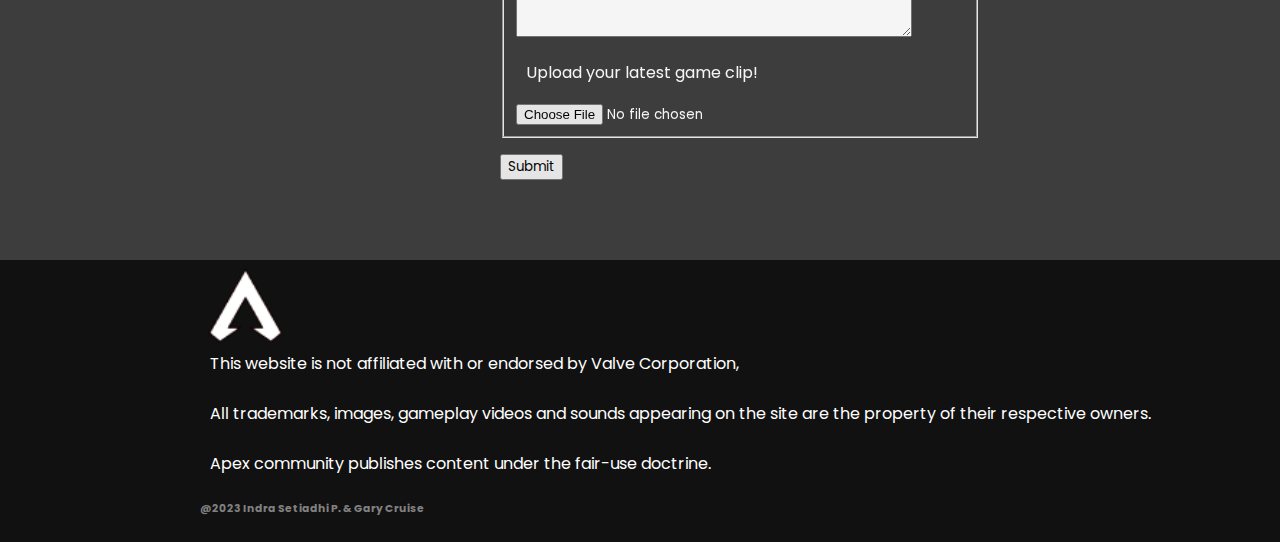
==== commit cf4fbbbe: "add hover & remove comments" ====
--- a/index.html
+++ b/index.html
@@ -10,16 +10,13 @@
     <title>APEX Community Web</title>
     <link rel="stylesheet" href="/style.css" />
     <link rel="stylesheet" href="/responsive.css" />
-    <script src="/main.js" defer></script>
+    <script src="/script.js" defer></script>
     <link rel="icon" href="/assets/apex logo.png" type="image/x-icon" />
   </head>
 
   <body>
     <header>
       <nav>
-        <!-- <div>
-                <img src="./assets/hamburger-line.png" alt="hamburger line icon" />
-              </div> -->
         <div class="desktop">
           <div class="logo-nav">
             <img src="/assets/apex logo main.png" alt="Logo" />
@@ -27,24 +24,24 @@
 
           <div class="login">
             <ul>
-              <li class="login-icon"><a href="/">LOGIN</a></li>
-              <li class="signup-icon"><a href="/">SIGN UP</a></li>
+              <li class="login-icon"><a href="#">LOGIN</a></li>
+              <li class="signup-icon"><a href="#">SIGN UP</a></li>
             </ul>
           </div>
 
           <ul>
             <li class="home-icon"><a href="/">Home</a></li>
-            <li class="course-icon"><a href="course">Course</a></li>
+            <li class="course-icon"><a href="#">Course</a></li>
             <li class="news-icon"><a href="/news">News</a></li>
-            <li class="community-icon"><a href="community">Community</a></li>
+            <li class="community-icon"><a href="#">Community</a></li>
           </ul>
         </div>
         <div class="mobile">
           <ul>
             <li><a href="/">Home</a></li>
-            <li><a href="course">Course</a></li>
+            <li><a href="#">Course</a></li>
             <li><a href="/news">News</a></li>
-            <li><a href="community">Community</a></li>
+            <li><a href="#">Community</a></li>
           </ul>
         </div>
       </nav>
@@ -59,11 +56,6 @@
             the Frontier.
           </h1>
         </div>
-        <!-- <div class="center">
-            <img src="/assets/apex1.jpg" alt="apex background" />
-          <button class="course-button">Courses info</button>
-          <button class="contact-button">Contact us</button>
-        </div> -->
       </section>
 
       <div class="courses-header">
@@ -221,47 +213,11 @@
             </div>
           </fieldset>
 
-          <button type="submit" class="form-submit">Submit</button>
+          <button onclick="sayHello()" type="submit" class="form-submit">
+            Submit
+          </button>
         </form>
       </section>
-
-      <!-- <section class="grid-container">
-        <div class="course-container">
-          <div class="course-picture">
-            <img src="/assets/aa" alt="general courses background image" />
-          </div>
-          <h3>General Courses</h3>
-          <p>Apex Courses</p>
-          <div class="star-01">
-            <img src="/" alt="star" />
-          </div>
-        </div>
-  
-        <div class="course-container">
-          <div class="course-picture">
-            <img
-              src="/assets/apex-weapon-tier-list.png"
-              alt="apex weapon tier list"
-            />
-          </div>
-          <h3>Weapon Courses</h3>
-          <p>Apex Courses</p>
-          <div class="star-01">
-            <img src="/" alt="star" />
-          </div>
-        </div>
-  
-        <div class="course-container">
-          <div class="course-picture">
-            <img src="/assets/apex-aim.jpg" alt="apex aim" />
-          </div>
-          <h3>Aim Mechanic Courses</h3>
-          <p>Apex Courses</p>
-          <div class="star-01">
-            <img src="/" alt="star" />
-          </div>
-        </div>
-      </section> -->
     </main>
 
     <footer>
--- a/style.css
+++ b/style.css
@@ -61,7 +61,7 @@
 }
 
 nav a:hover {
-  color: #f1f1f1;
+  color: yellow;
 }
 
 main {
@@ -328,12 +328,13 @@
 } */
 
 .bg {
-  opacity: 1;
+  opacity: 90%;
   background-size: cover;
   background-repeat: no-repeat;
   color: white;
   width: 100%;
   background-image: url("/assets/apex1.jpg");
+  box-shadow: 2px 2px 12px 2px rgb(0 0 0 / 50%);
 }
 
 .bg > img {
@@ -394,6 +395,13 @@
 
 .box1 img {
   width: 350px;
+}
+
+.box1:hover {
+  background-color: #6b728e;
+  color: #f1f1f1;
+  box-shadow: 2px 2px 12px 2px rgb(0 0 0 / 50%);
+  cursor: pointer;
 }
 
 /* .box-box1 {
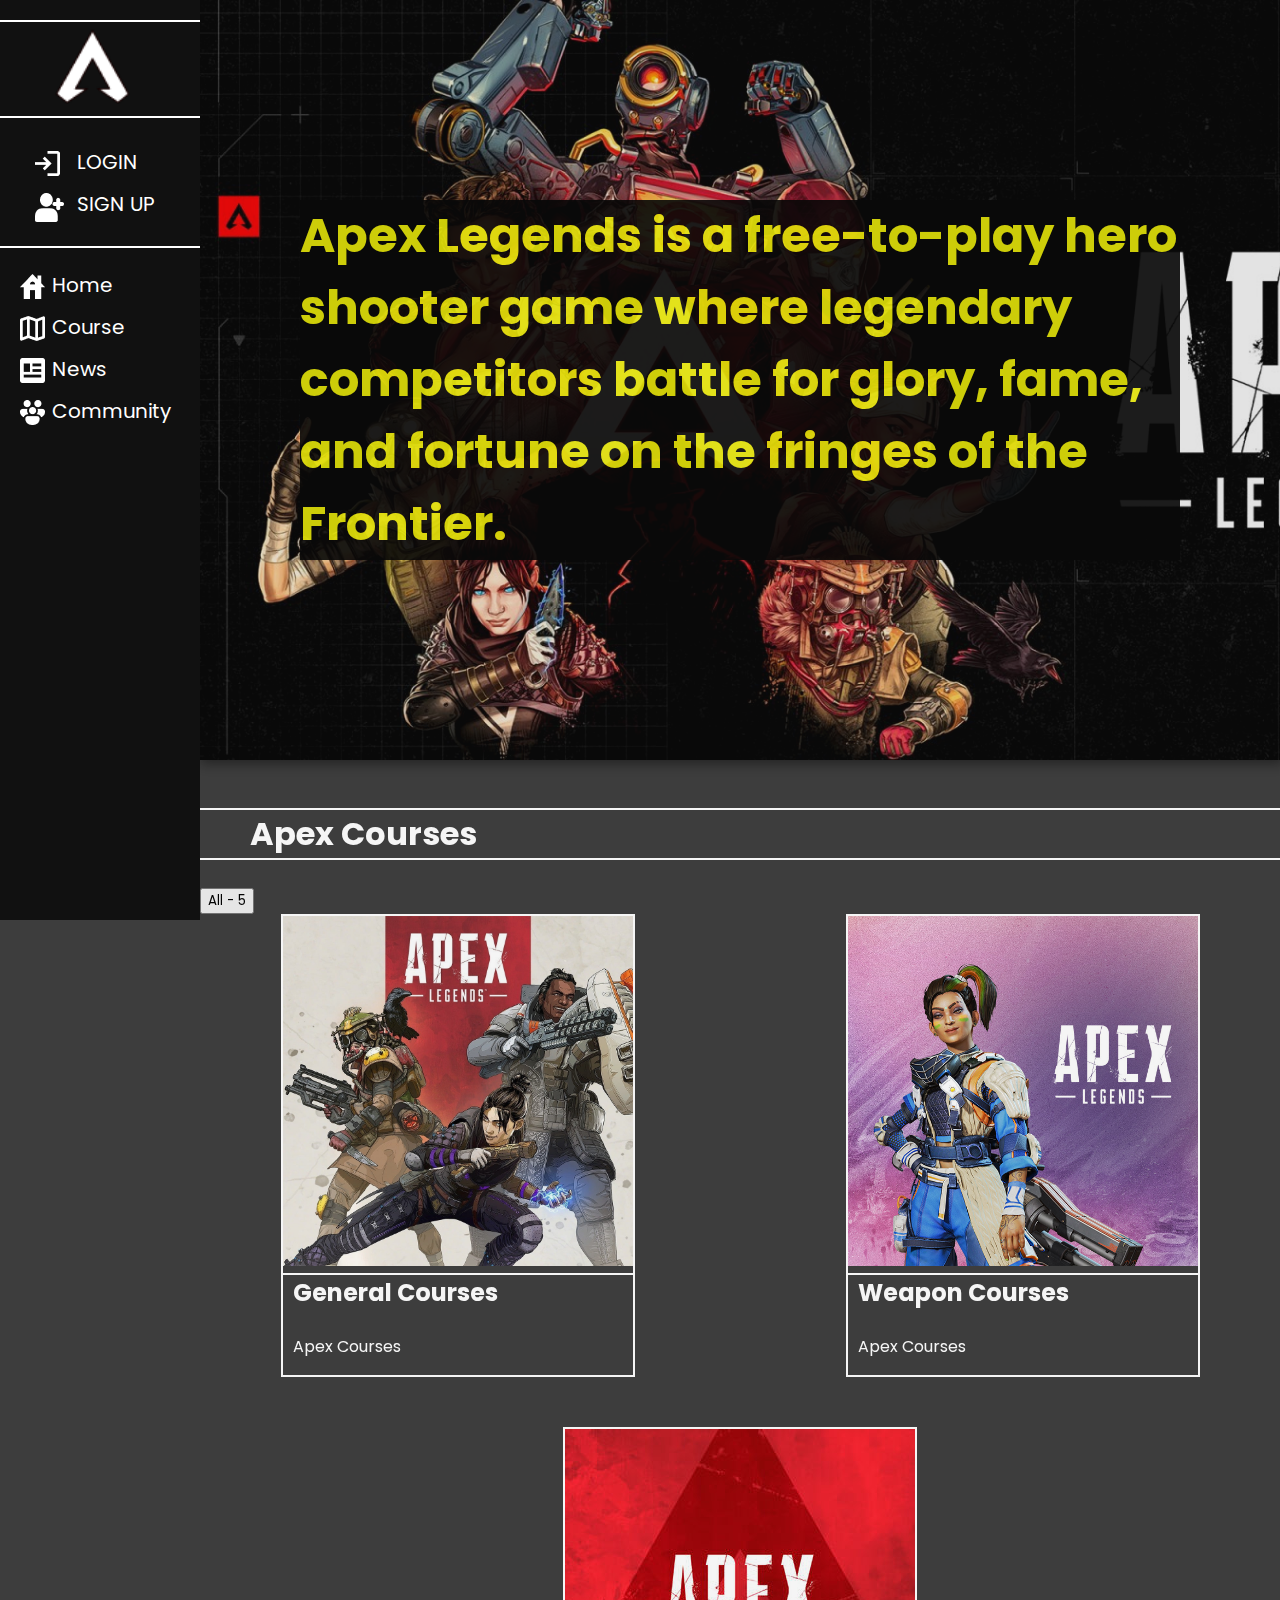
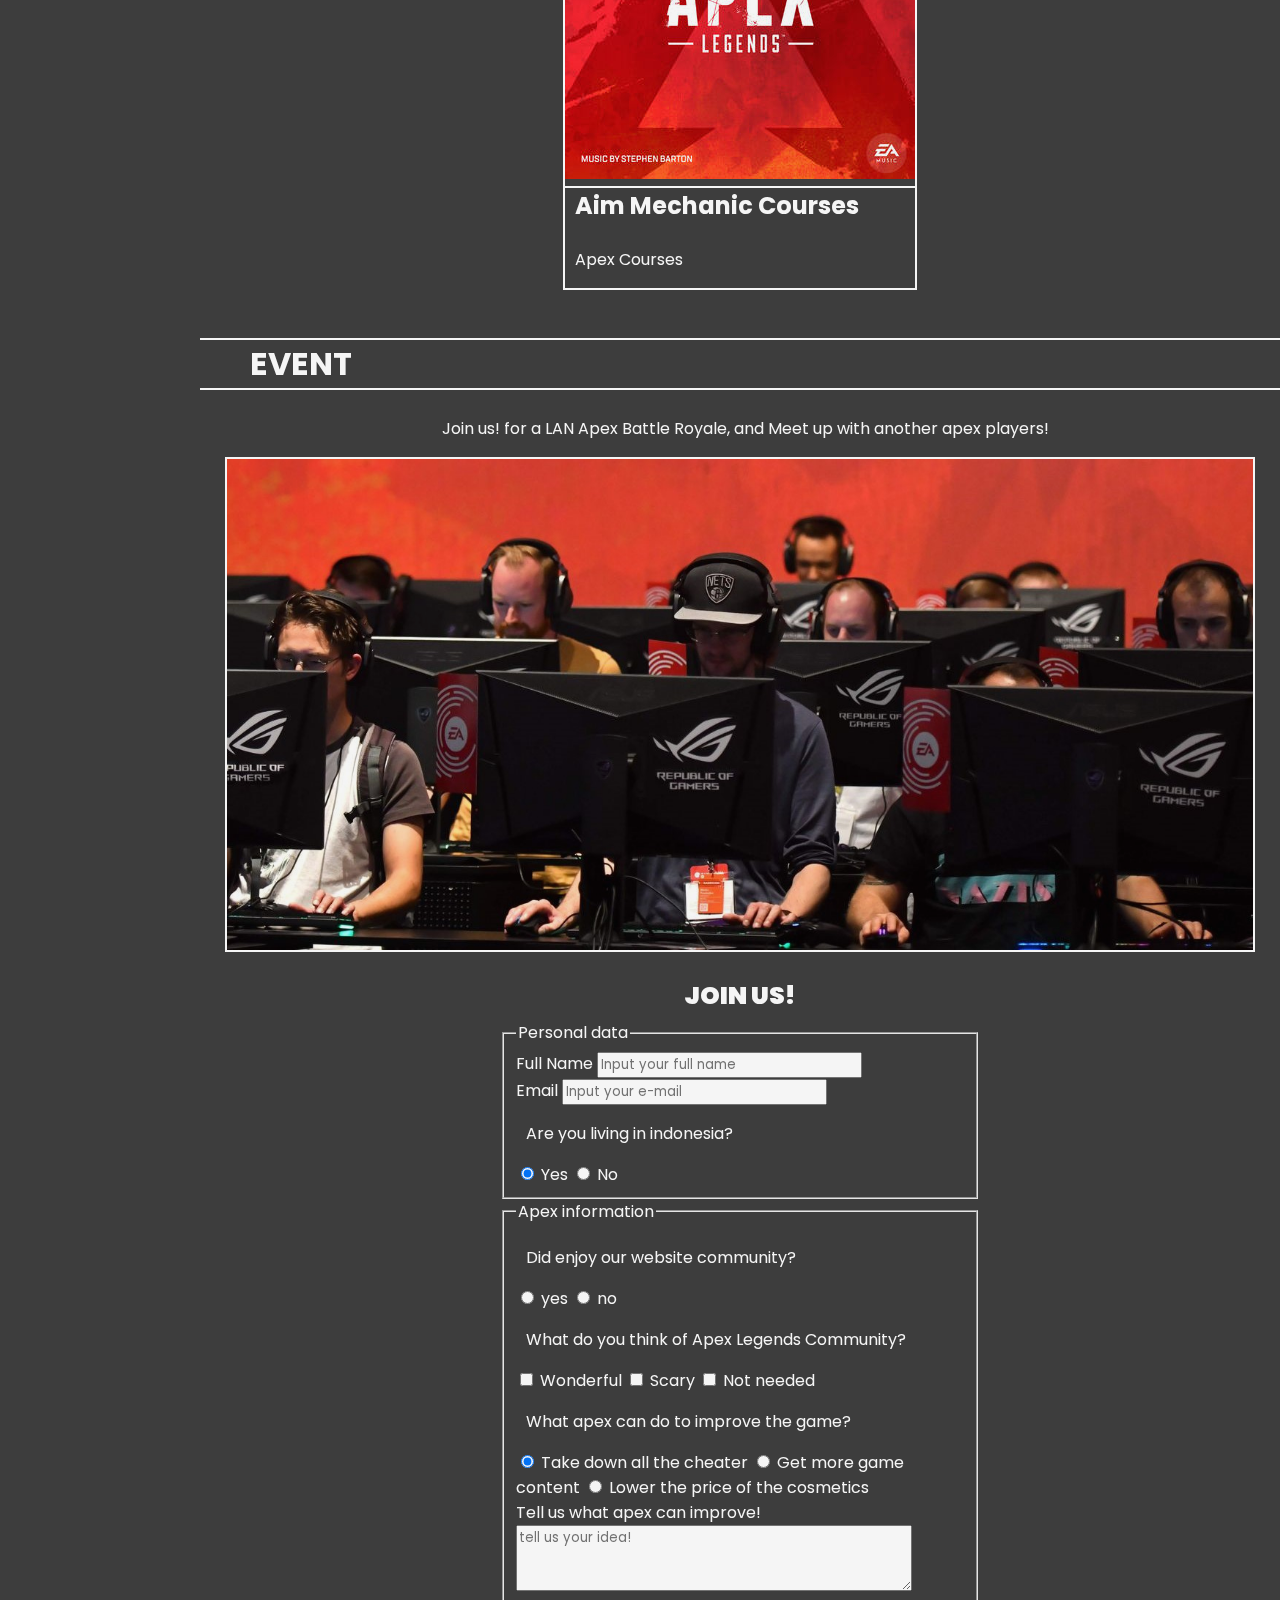
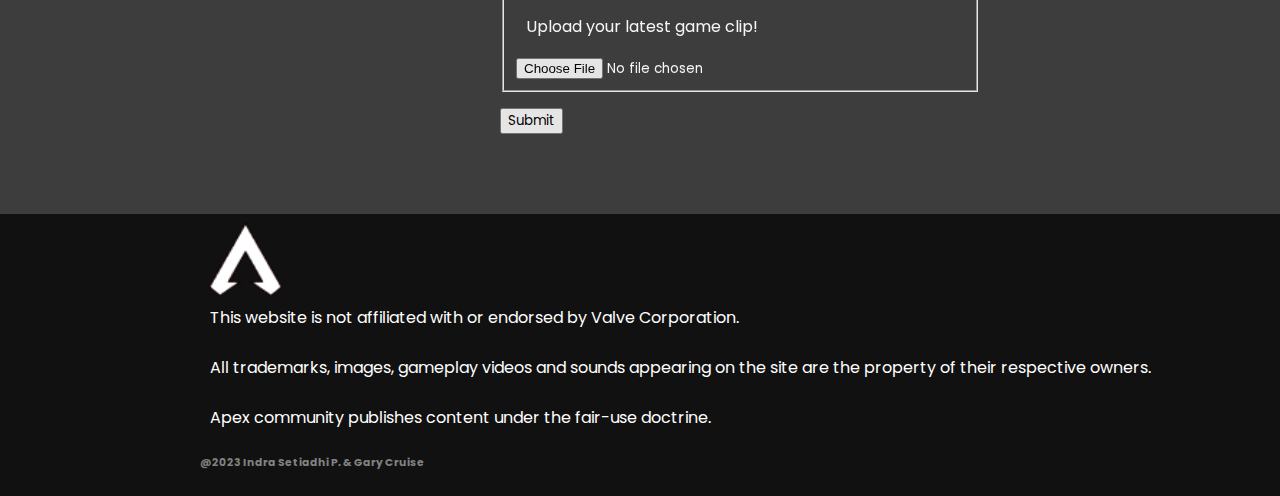
==== commit c4612e71: "logo & text" ====
--- a/index.html
+++ b/index.html
@@ -83,7 +83,10 @@
 
       <section class="community">
         <h2>EVENT</h2>
-        <p>Join us! for event event event</p>
+        <p>
+          Join us! for a LAN Apex Battle Royale, and Meet up with another apex
+          players!
+        </p>
         <div class="community-img">
           <img src="/assets/apex community.jpg" />
         </div>
@@ -151,7 +154,7 @@
             </div>
 
             <div>
-              <p>what do you think of Apex Legends Community?</p>
+              <p>What do you think of Apex Legends Community?</p>
               <input
                 type="checkbox"
                 value="1"
@@ -174,21 +177,21 @@
                 value="1"
                 checked
               />
-              <label for="improve-1">bring down cheater</label>
+              <label for="improve-1">Take down all the cheater</label>
               <input
                 type="radio"
                 id="improve-2"
                 name="improve-game"
                 value="0"
               />
-              <label for="improve-2">more free stuff</label>
+              <label for="improve-2">Get more game content</label>
               <input
                 type="radio"
                 id="improve-3"
                 name="improve-game"
                 value="0"
               />
-              <label for="improve-3">nothing</label>
+              <label for="improve-3">Lower the price of the cosmetics</label>
             </div>
 
             <div>
@@ -223,7 +226,7 @@
     <footer>
       <img src="/assets/apex logo main.png" alt="apex logo" />
       <p>
-        This website is not affiliated with or endorsed by Valve Corporation,
+        This website is not affiliated with or endorsed by Valve Corporation.
         <br /><br />
         All trademarks, images, gameplay videos and sounds appearing on the site
         are the property of their respective owners. <br /><br />
--- a/style.css
+++ b/style.css
@@ -373,7 +373,7 @@
   justify-content: space-around;
   gap: 50px;
   /*margin: 16px;*/
-  padding: 32px;
+  /*padding: 32px;*/
   width: 100%;
 }
 
@@ -446,6 +446,11 @@
   text-align: center;
 }
 
+.community-img {
+  display: flex;
+  justify-content: space-around;
+}
+
 .community-img > img {
   /* background-size: ;
   background-position: center center;
@@ -453,8 +458,8 @@
   color: black;
   width: 95%;
   border: 2px solid white;
-  margin-left: 48px;
-  margin-right: 48px;
+  /*margin-left: 48px;*/
+  /*margin-right: 48px;*/
 }
 
 .form-section {
--- a/responsive.css
+++ b/responsive.css
@@ -97,4 +97,12 @@
   .patch-update-container .section-video {
     max-width: 90%;
   }
+
+  .bg > h1 {
+    margin: 20px 10px 20px 10px;
+    background-color: black;
+    color: yellow;
+    opacity: 90%;
+    font-size: 1.9rem;
+  }
 }
